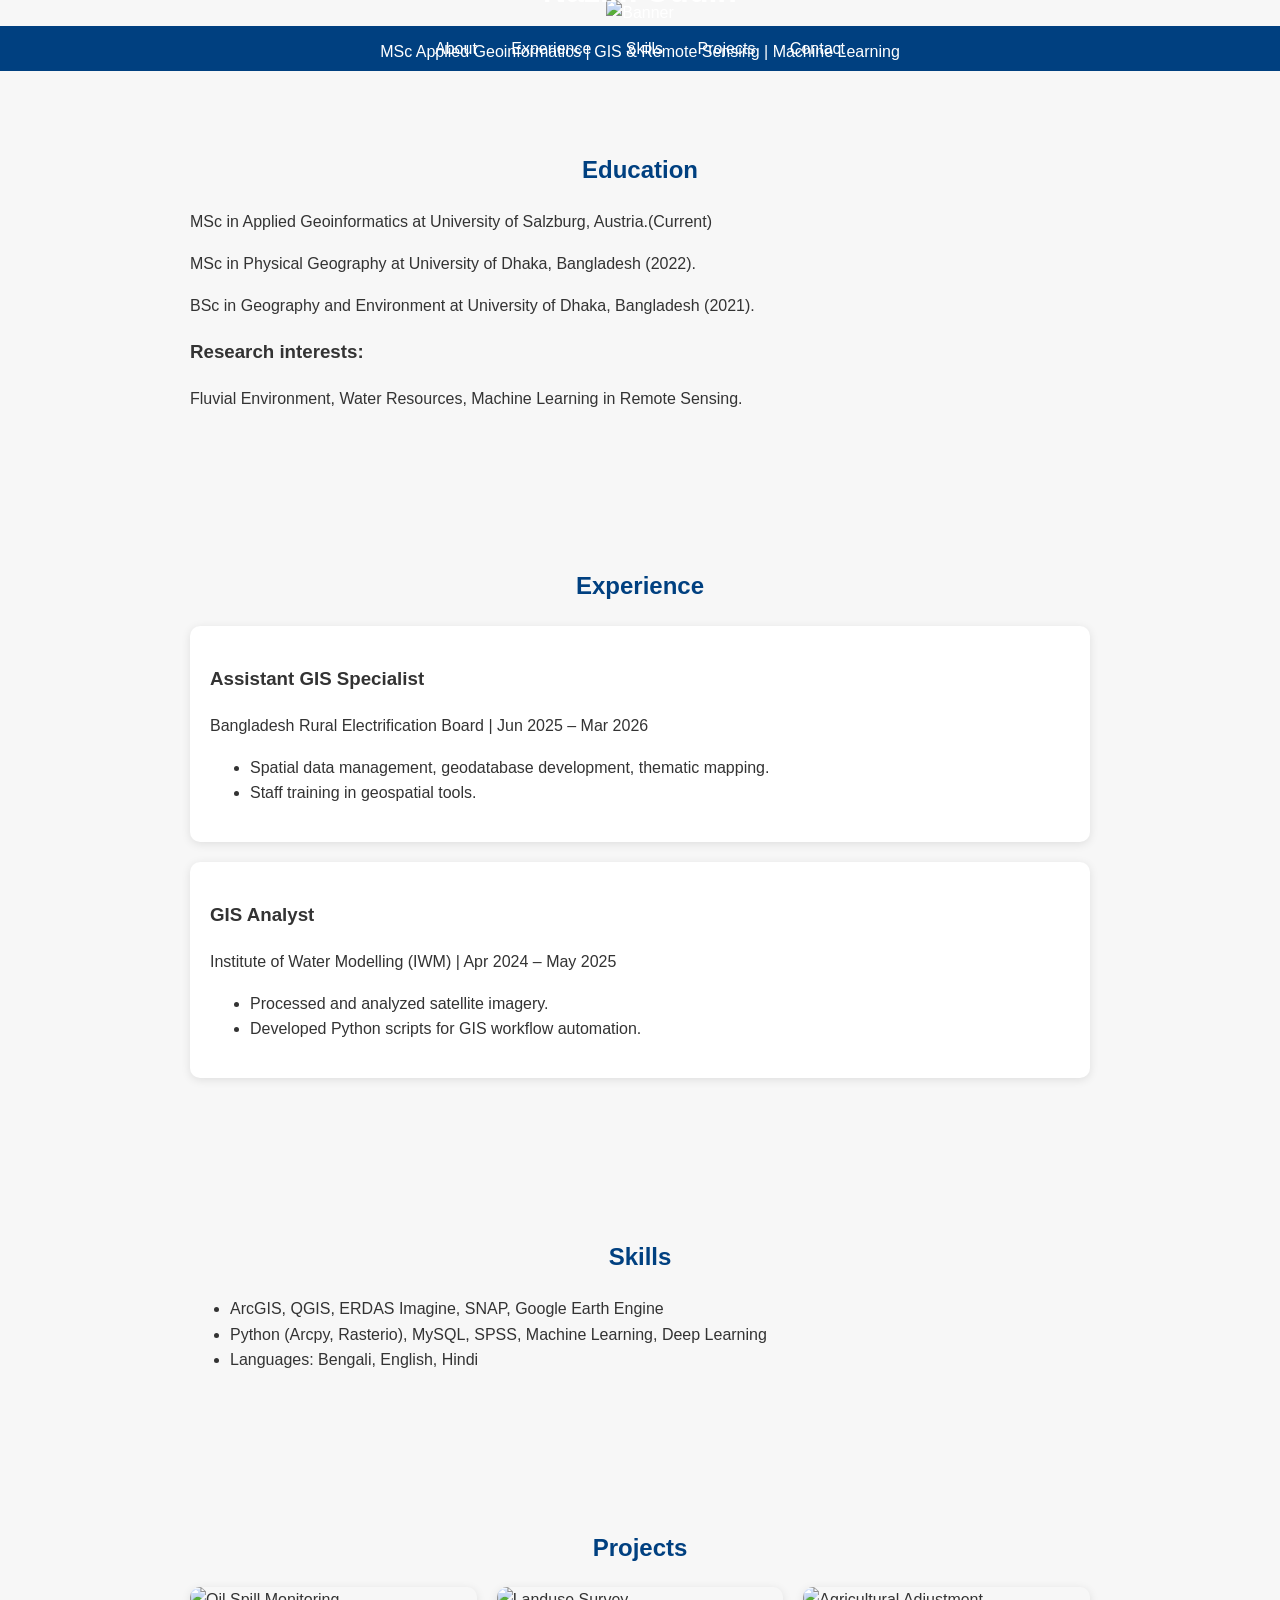
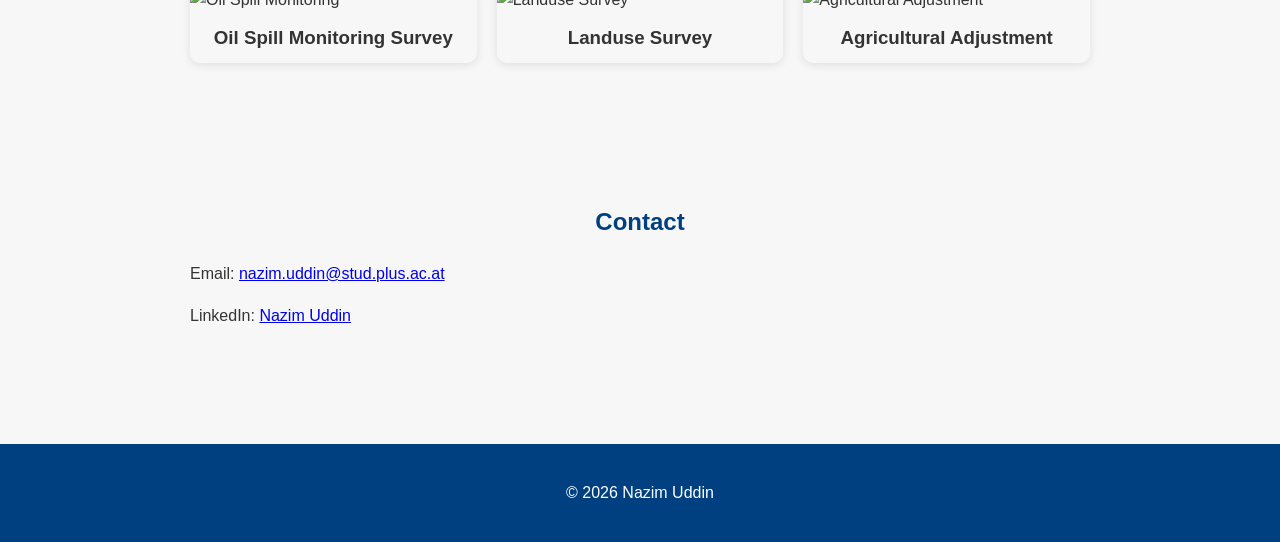
==== index.html @ 28887eac "Rename Nazim Uddin.html to index.html" ====
<!DOCTYPE html>
<html lang="en">
<head>
  <meta charset="UTF-8">
  <meta name="viewport" content="width=device-width, initial-scale=1.0">
  <title>Nazim Uddin Portfolio</title>
  <link rel="stylesheet" href="style.css">
</head>
<body>

  <header class="hero">
    <img src="images/banner.jpg" alt="Banner">
    <div class="hero-text">
      <h1>Nazim Uddin</h1>
      <p>MSc Applied Geoinformatics | GIS & Remote Sensing | Machine Learning</p>
    </div>
  </header>

  <nav class="main-nav">
    <a href="#about">About</a>
    <a href="#experience">Experience</a>
    <a href="#skills">Skills</a>
    <a href="#projects">Projects</a>
    <a href="#contact">Contact</a>
  </nav>

  <section id="about">
    <h2>Education</h2>
    <p>MSc in Applied Geoinformatics at University of Salzburg, Austria.(Current) </p>
<p>MSc in Physical Geography at University of Dhaka, Bangladesh (2022).</p>
<p>BSc in Geography and Environment at University of Dhaka, Bangladesh (2021).</p>
<p><h3>Research interests:</h3> Fluvial Environment, Water Resources, Machine Learning in Remote Sensing.</p>
  </section>

  <section id="experience">
    <h2>Experience</h2>
    <div class="card">
      <h3>Assistant GIS Specialist</h3>
      <p>Bangladesh Rural Electrification Board | Jun 2025 – Mar 2026</p>
      <ul>
        <li>Spatial data management, geodatabase development, thematic mapping.</li>
        <li>Staff training in geospatial tools.</li>
      </ul>
    </div>
    <div class="card">
      <h3>GIS Analyst</h3>
      <p>Institute of Water Modelling (IWM) | Apr 2024 – May 2025</p>
      <ul>
        <li>Processed and analyzed satellite imagery.</li>
        <li>Developed Python scripts for GIS workflow automation.</li>
      </ul>
    </div>
  </section>

  <section id="skills">
    <h2>Skills</h2>
    <ul>
      <li>ArcGIS, QGIS, ERDAS Imagine, SNAP, Google Earth Engine</li>
      <li>Python (Arcpy, Rasterio), MySQL, SPSS, Machine Learning, Deep Learning</li>
      <li>Languages: Bengali, English, Hindi</li>
    </ul>
  </section>

  <section id="projects">
    <h2>Projects</h2>
    <div class="projects-grid">
      <a href="projects/oil_spill_monitoring.html" class="project-card">
        <img src="images/project1.jpg" alt="Oil Spill Monitoring">
        <h3>Oil Spill Monitoring Survey</h3>
      </a>
      <a href="projects/landuse_survey.html" class="project-card">
        <img src="images/project2.jpg" alt="Landuse Survey">
        <h3>Landuse Survey</h3>
      </a>
      <a href="projects/agricultural_adjustment.html" class="project-card">
        <img src="images/project3.jpg" alt="Agricultural Adjustment">
        <h3>Agricultural Adjustment</h3>
      </a>
    </div>
  </section>

  <section id="contact">
    <h2>Contact</h2>
    <p>Email: <a href="mailto:nazim.uddin@stud.plus.ac.at">nazim.uddin@stud.plus.ac.at</a></p>
    <p>LinkedIn: <a href="https://www.linkedin.com/in/nazim--uddin">Nazim Uddin</a></p>
  </section>

  <footer>
    <p>© 2026 Nazim Uddin </p>
  </footer>

</body>
</html>
---- style.css ----
body { font-family: Arial, sans-serif; margin:0; padding:0; line-height:1.6; background:#f7f7f7; color:#333; }
header.hero { position: relative; text-align:center; color:#fff; }
header.hero img { width:100%; height:60vh; object-fit:cover; }
header.hero .hero-text { position:absolute; top:50%; left:50%; transform:translate(-50%, -50%); }
.main-nav { text-align:center; background:#004080; padding:10px 0; }
.main-nav a { color:#fff; margin:0 15px; text-decoration:none; }
.main-nav a:hover { text-decoration:underline; }
section { padding:60px 20px; max-width:900px; margin:auto; }
h2 { color:#004080; margin-bottom:20px; text-align:center; }
.card { background:#fff; padding:20px; margin:20px 0; border-radius:10px; box-shadow:0 2px 10px rgba(0,0,0,0.1); }
.projects-grid { display:grid; grid-template-columns: repeat(auto-fit,minmax(250px,1fr)); gap:20px; }
.project-card { display:block; text-decoration:none; color:#333; border-radius:10px; overflow:hidden; box-shadow:0 2px 10px rgba(0,0,0,0.1); }
.project-card img { width:100%; }
.project-card h3 { text-align:center; margin:10px 0; }
footer { text-align:center; background:#004080; color:#fff; padding:20px 0; margin-top:40px; }
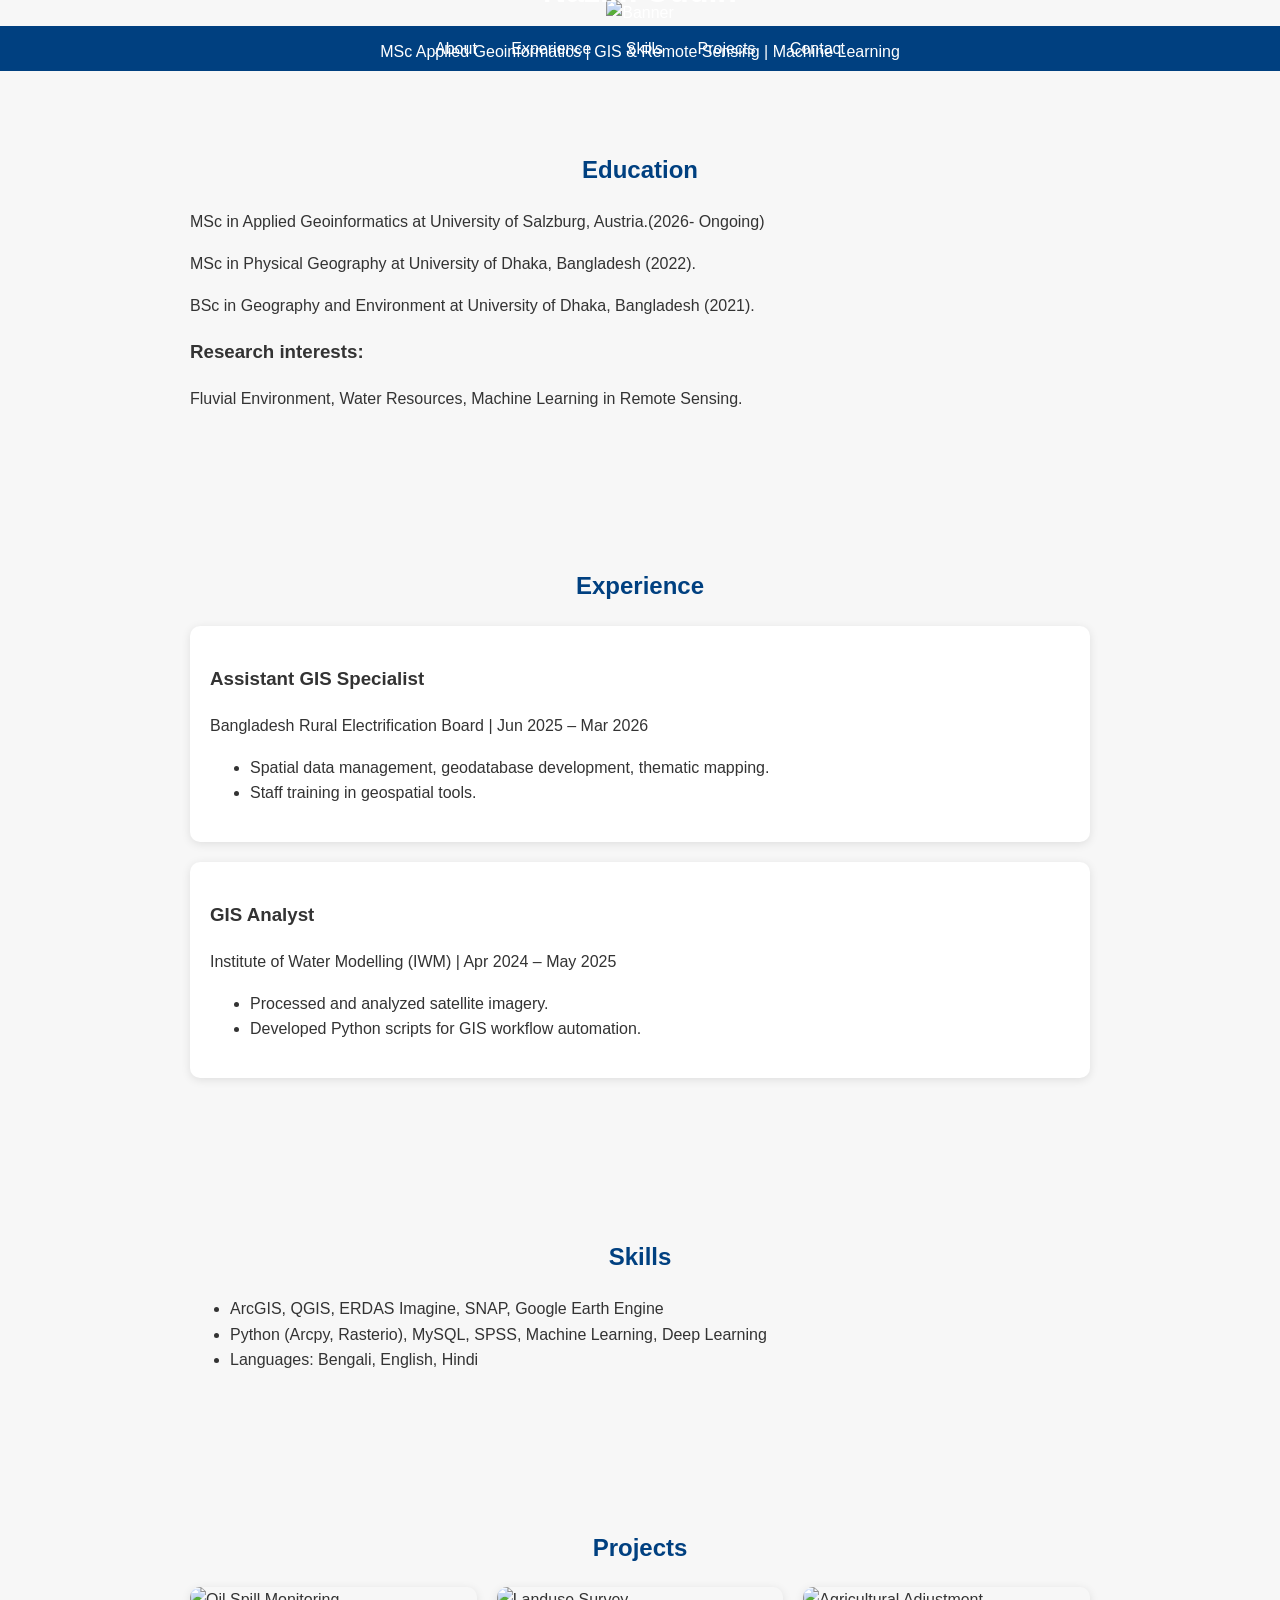
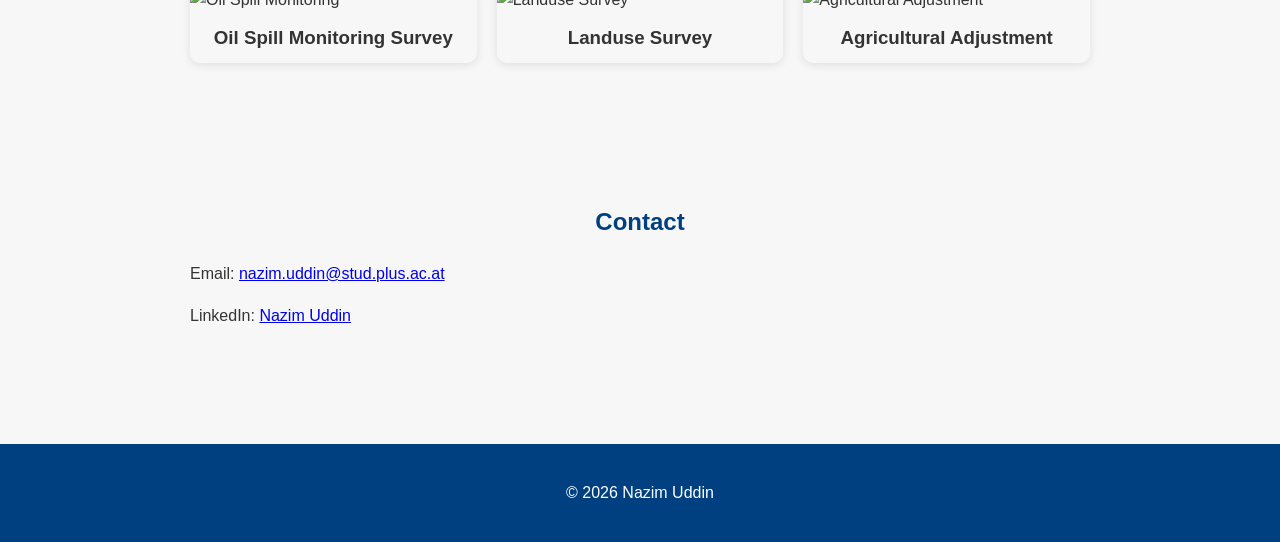
==== commit 0d12ee27: "index.html" ====
--- a/index.html
+++ b/index.html
@@ -26,7 +26,7 @@
 
   <section id="about">
     <h2>Education</h2>
-    <p>MSc in Applied Geoinformatics at University of Salzburg, Austria.(Current) </p>
+    <p>MSc in Applied Geoinformatics at University of Salzburg, Austria.(2026- Ongoing) </p>
 <p>MSc in Physical Geography at University of Dhaka, Bangladesh (2022).</p>
 <p>BSc in Geography and Environment at University of Dhaka, Bangladesh (2021).</p>
 <p><h3>Research interests:</h3> Fluvial Environment, Water Resources, Machine Learning in Remote Sensing.</p>
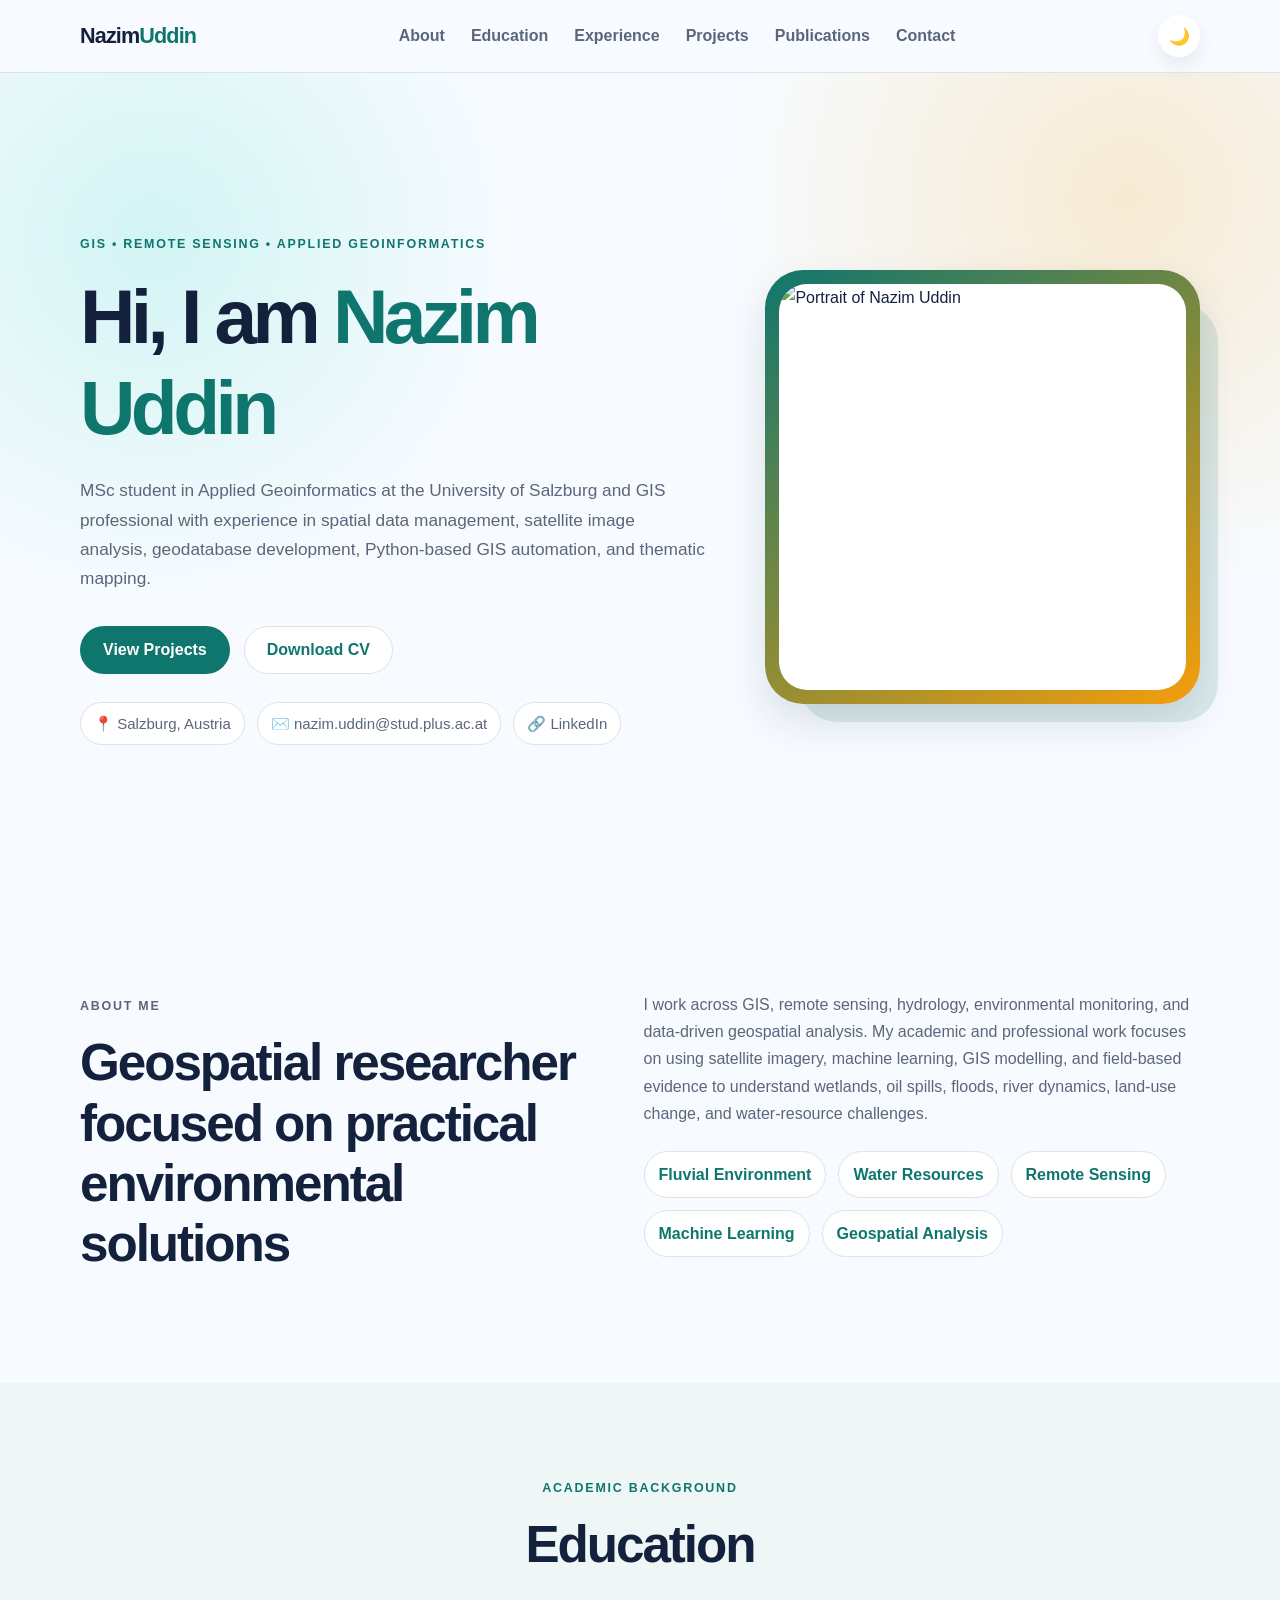
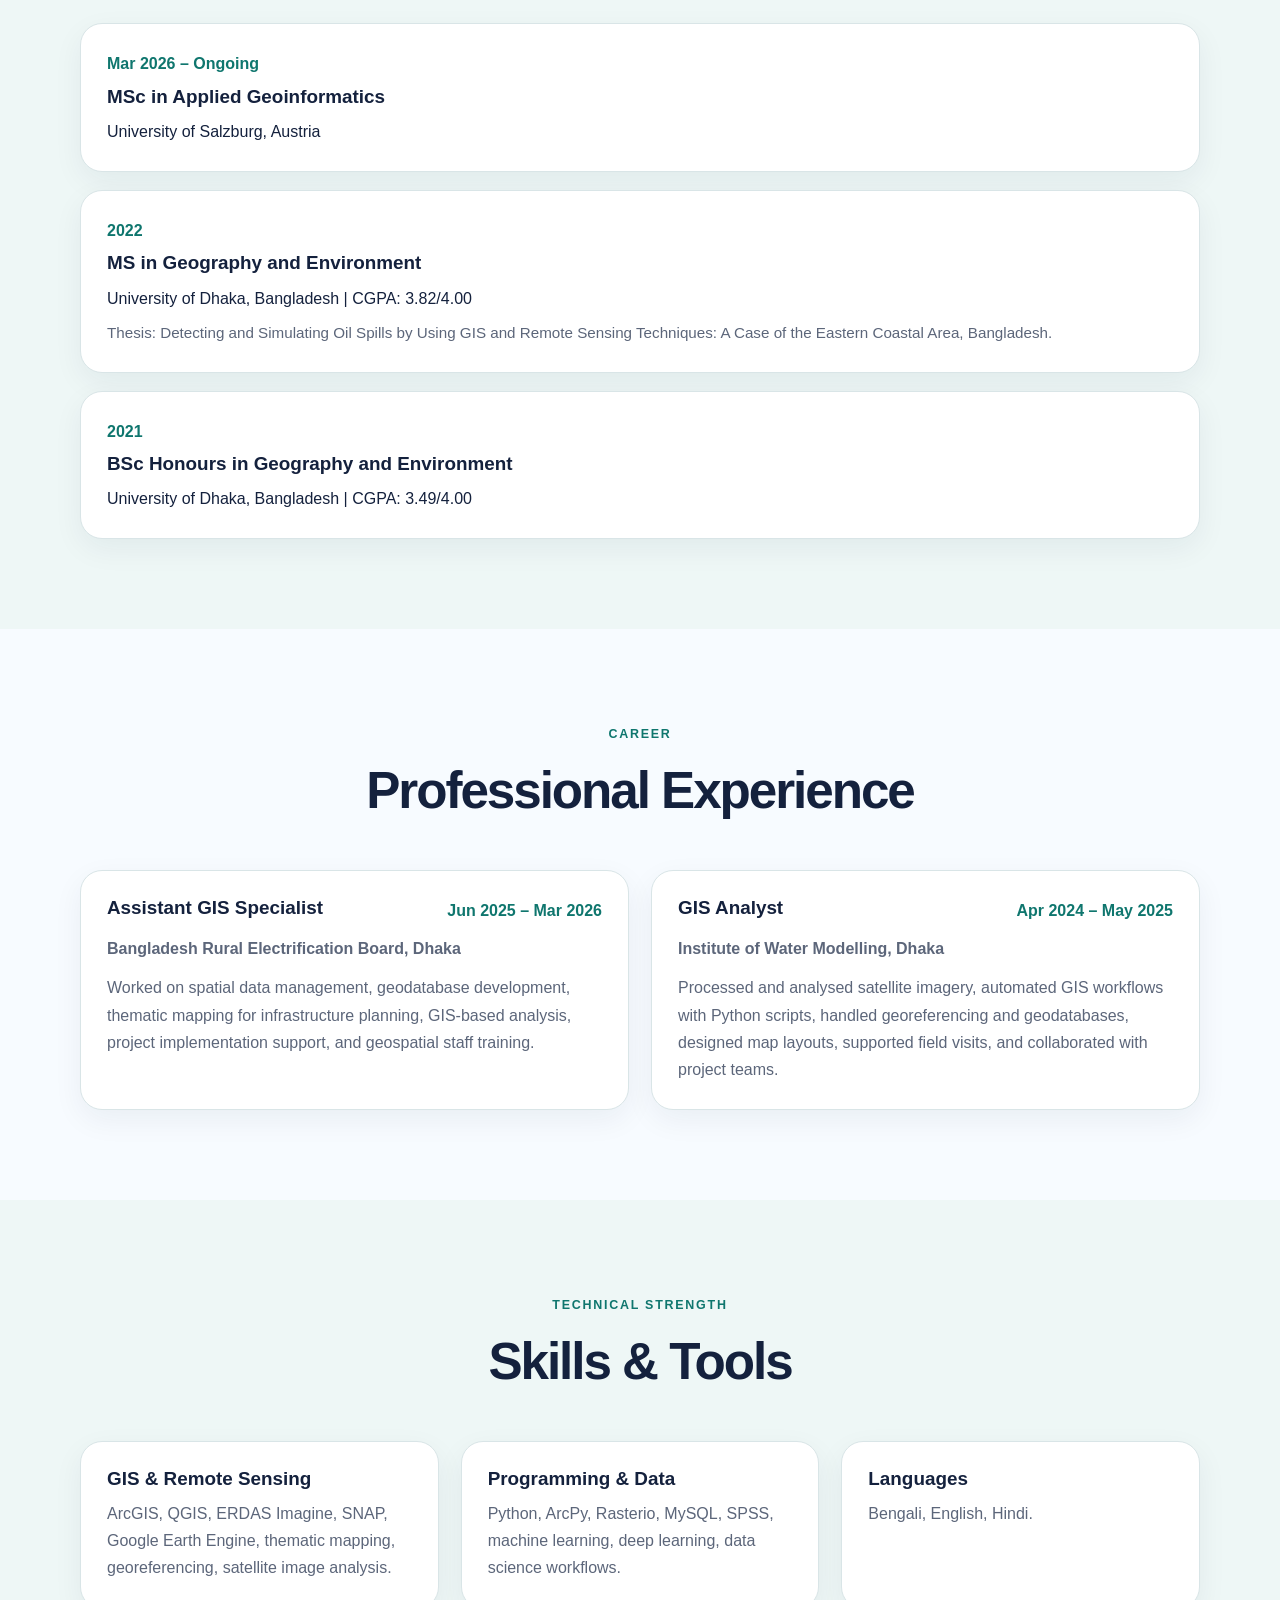
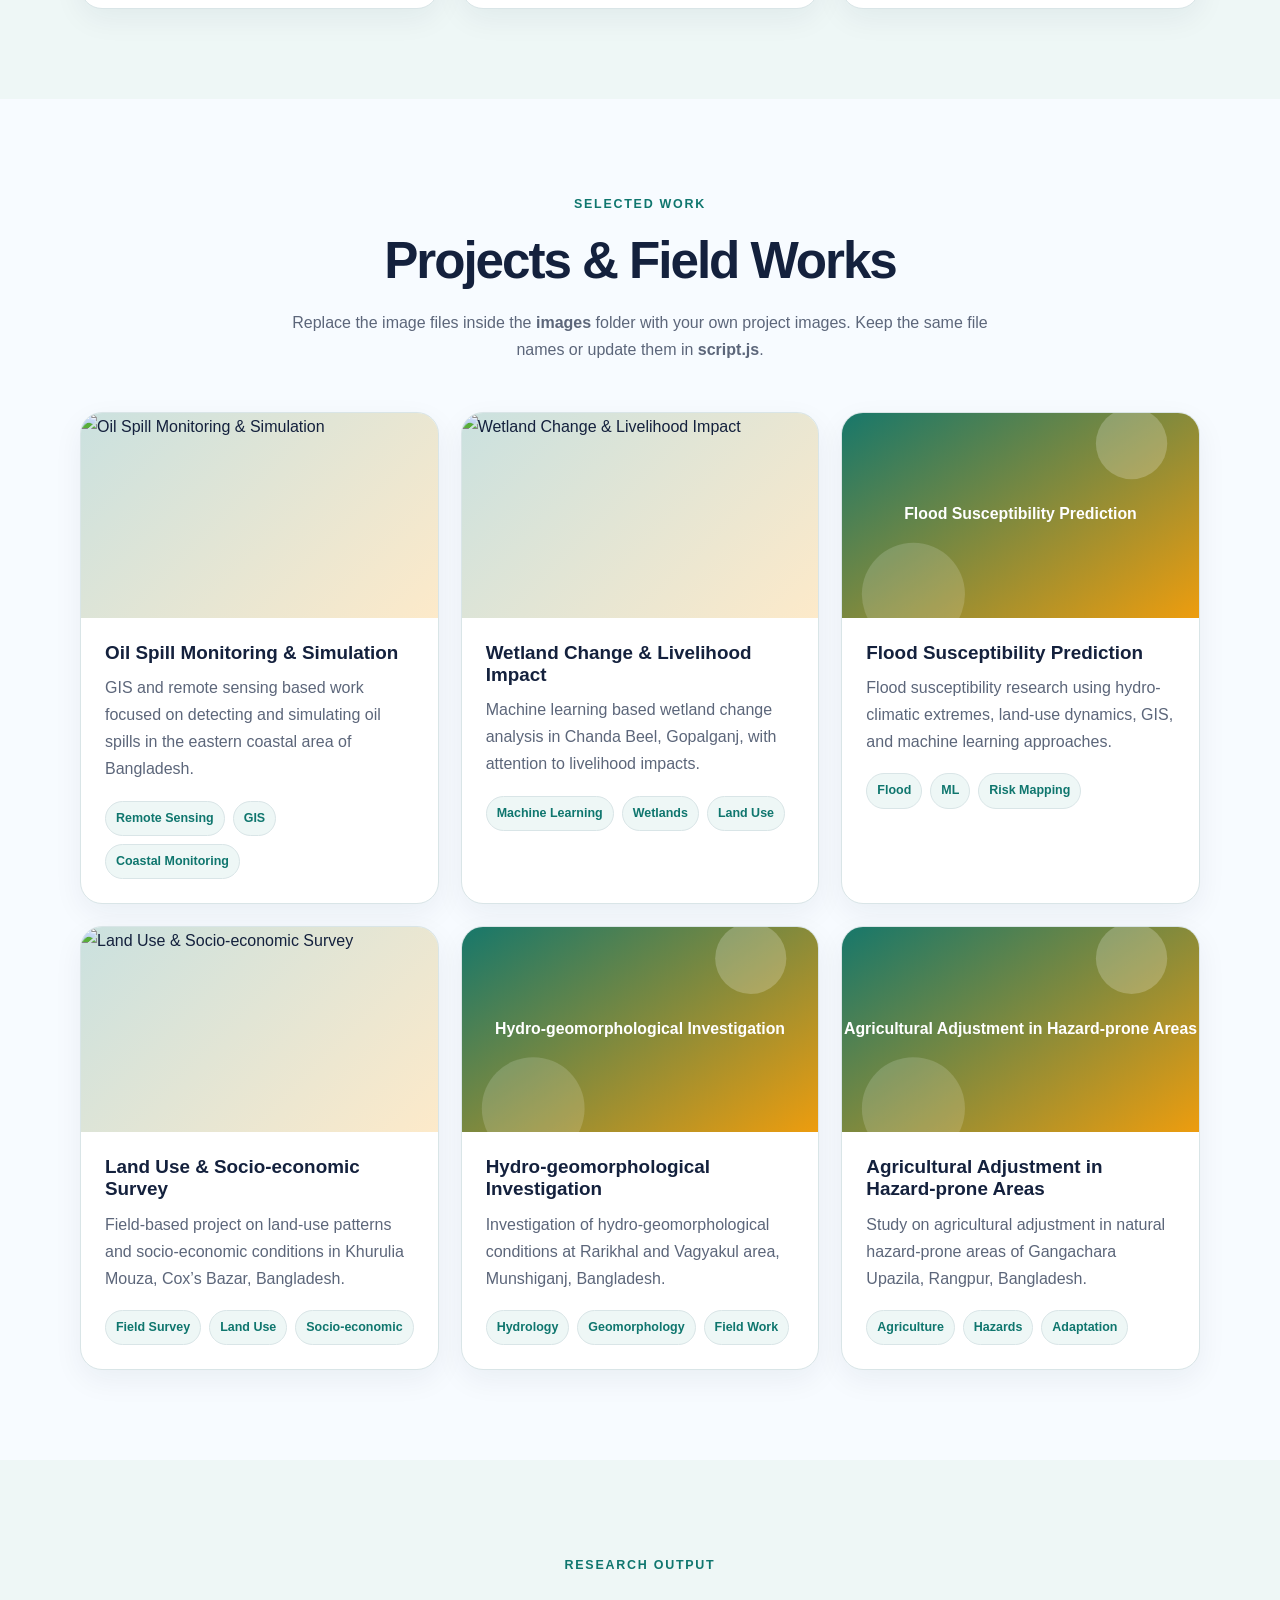
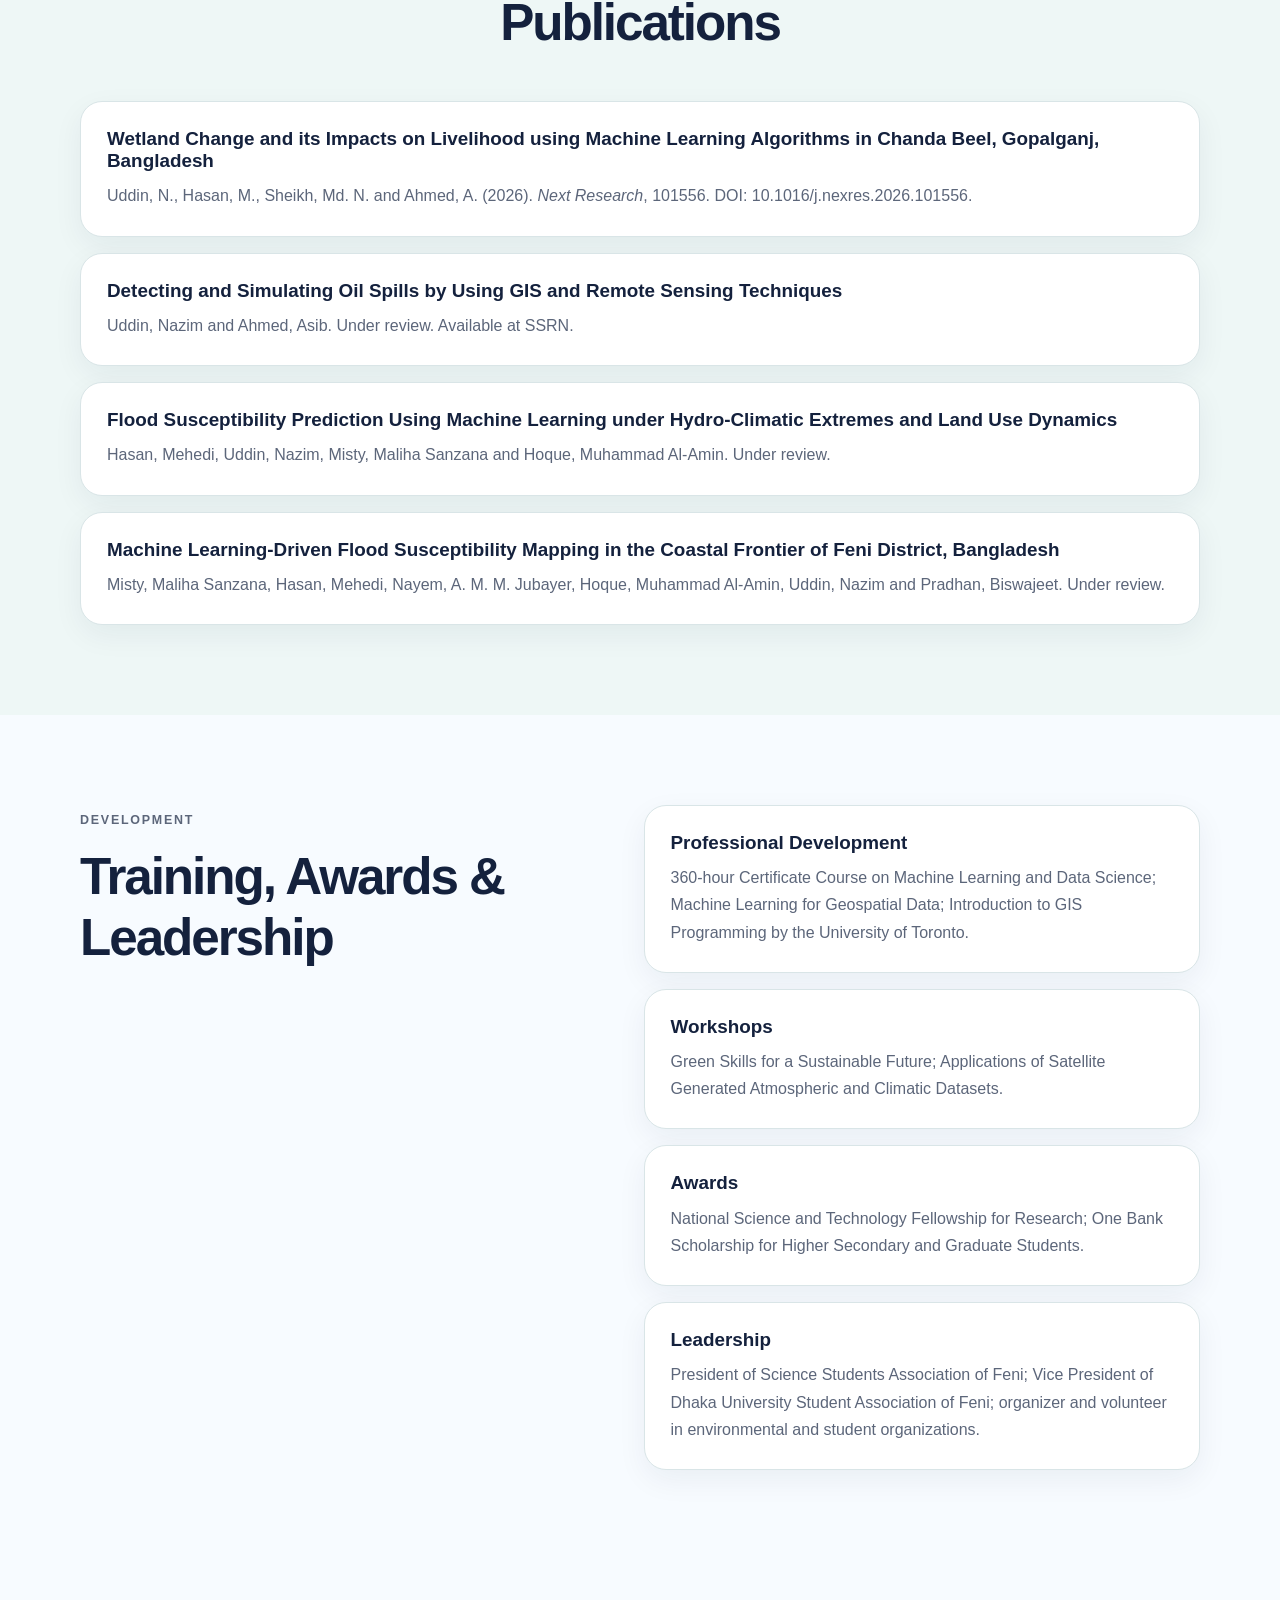
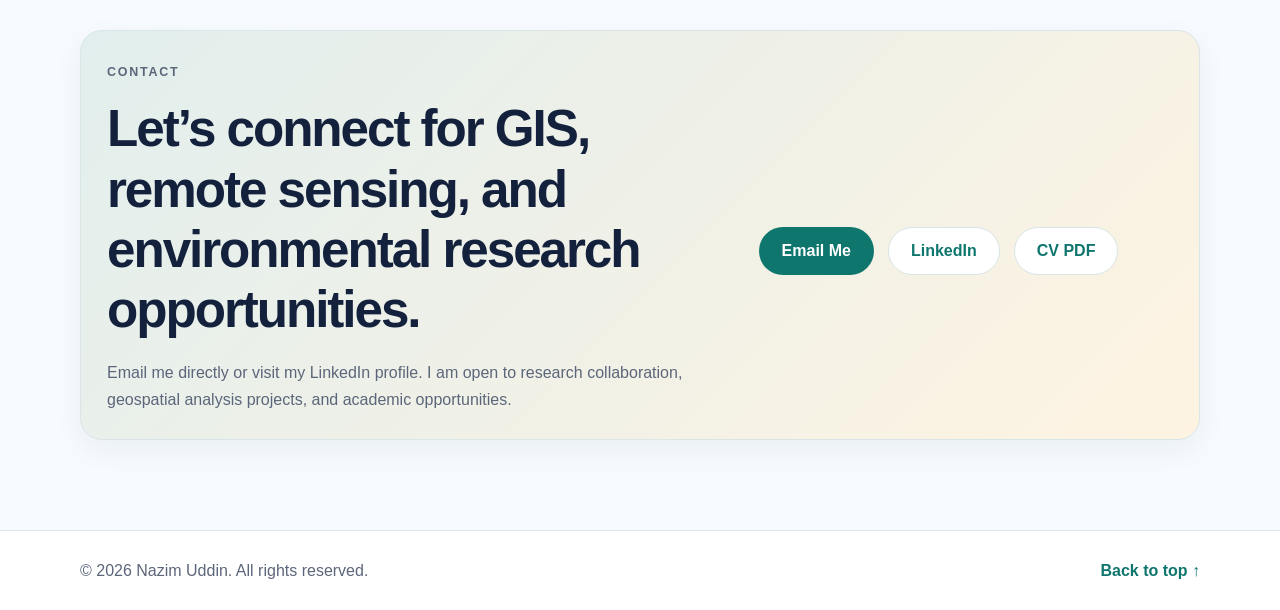
==== commit ccadbb7b: "Add files via upload" ====
--- a/index.html
+++ b/index.html
@@ -1,93 +1,246 @@
-<!DOCTYPE html>
-<html lang="en">
-<head>
-  <meta charset="UTF-8">
-  <meta name="viewport" content="width=device-width, initial-scale=1.0">
-  <title>Nazim Uddin Portfolio</title>
-  <link rel="stylesheet" href="style.css">
-</head>
-<body>
-
-  <header class="hero">
-    <img src="images/banner.jpg" alt="Banner">
-    <div class="hero-text">
-      <h1>Nazim Uddin</h1>
-      <p>MSc Applied Geoinformatics | GIS & Remote Sensing | Machine Learning</p>
-    </div>
-  </header>
-
-  <nav class="main-nav">
-    <a href="#about">About</a>
-    <a href="#experience">Experience</a>
-    <a href="#skills">Skills</a>
-    <a href="#projects">Projects</a>
-    <a href="#contact">Contact</a>
-  </nav>
-
-  <section id="about">
-    <h2>Education</h2>
-    <p>MSc in Applied Geoinformatics at University of Salzburg, Austria.(2026- Ongoing) </p>
-<p>MSc in Physical Geography at University of Dhaka, Bangladesh (2022).</p>
-<p>BSc in Geography and Environment at University of Dhaka, Bangladesh (2021).</p>
-<p><h3>Research interests:</h3> Fluvial Environment, Water Resources, Machine Learning in Remote Sensing.</p>
-  </section>
-
-  <section id="experience">
-    <h2>Experience</h2>
-    <div class="card">
-      <h3>Assistant GIS Specialist</h3>
-      <p>Bangladesh Rural Electrification Board | Jun 2025 – Mar 2026</p>
-      <ul>
-        <li>Spatial data management, geodatabase development, thematic mapping.</li>
-        <li>Staff training in geospatial tools.</li>
-      </ul>
-    </div>
-    <div class="card">
-      <h3>GIS Analyst</h3>
-      <p>Institute of Water Modelling (IWM) | Apr 2024 – May 2025</p>
-      <ul>
-        <li>Processed and analyzed satellite imagery.</li>
-        <li>Developed Python scripts for GIS workflow automation.</li>
-      </ul>
-    </div>
-  </section>
-
-  <section id="skills">
-    <h2>Skills</h2>
-    <ul>
-      <li>ArcGIS, QGIS, ERDAS Imagine, SNAP, Google Earth Engine</li>
-      <li>Python (Arcpy, Rasterio), MySQL, SPSS, Machine Learning, Deep Learning</li>
-      <li>Languages: Bengali, English, Hindi</li>
-    </ul>
-  </section>
-
-  <section id="projects">
-    <h2>Projects</h2>
-    <div class="projects-grid">
-      <a href="projects/oil_spill_monitoring.html" class="project-card">
-        <img src="images/project1.jpg" alt="Oil Spill Monitoring">
-        <h3>Oil Spill Monitoring Survey</h3>
-      </a>
-      <a href="projects/landuse_survey.html" class="project-card">
-        <img src="images/project2.jpg" alt="Landuse Survey">
-        <h3>Landuse Survey</h3>
-      </a>
-      <a href="projects/agricultural_adjustment.html" class="project-card">
-        <img src="images/project3.jpg" alt="Agricultural Adjustment">
-        <h3>Agricultural Adjustment</h3>
-      </a>
-    </div>
-  </section>
-
-  <section id="contact">
-    <h2>Contact</h2>
-    <p>Email: <a href="mailto:nazim.uddin@stud.plus.ac.at">nazim.uddin@stud.plus.ac.at</a></p>
-    <p>LinkedIn: <a href="https://www.linkedin.com/in/nazim--uddin">Nazim Uddin</a></p>
-  </section>
-
-  <footer>
-    <p>© 2026 Nazim Uddin </p>
-  </footer>
-
-</body>
-</html>
+<!DOCTYPE html>
+<html lang="en">
+<head>
+  <meta charset="UTF-8" />
+  <meta name="viewport" content="width=device-width, initial-scale=1.0" />
+  <meta name="description" content="Nazim Uddin - GIS Analyst, Applied Geoinformatics MSc student, researcher in remote sensing, GIS, water resources, and machine learning." />
+  <meta name="keywords" content="Nazim Uddin, GIS Analyst, Remote Sensing, Geoinformatics, Machine Learning, Google Earth Engine, ArcGIS, QGIS" />
+  <meta name="author" content="Nazim Uddin" />
+  <title>Nazim Uddin | GIS & Remote Sensing Portfolio</title>
+  <link rel="stylesheet" href="style.css" />
+</head>
+<body>
+  <header class="site-header" id="top">
+    <nav class="navbar" aria-label="Main navigation">
+      <a class="logo" href="#top">Nazim<span>Uddin</span></a>
+      <button class="nav-toggle" id="navToggle" aria-label="Open navigation" aria-expanded="false">
+        <span></span><span></span><span></span>
+      </button>
+      <ul class="nav-links" id="navLinks">
+        <li><a href="#about">About</a></li>
+        <li><a href="#education">Education</a></li>
+        <li><a href="#experience">Experience</a></li>
+        <li><a href="#projects">Projects</a></li>
+        <li><a href="#publications">Publications</a></li>
+        <li><a href="#contact">Contact</a></li>
+      </ul>
+      <button class="theme-toggle" id="themeToggle" aria-label="Toggle dark mode">🌙</button>
+    </nav>
+  </header>
+
+  <main>
+    <section class="hero section-padding">
+      <div class="container hero-grid">
+        <div class="hero-content reveal">
+          <p class="eyebrow">GIS • Remote Sensing • Applied Geoinformatics</p>
+          <h1>Hi, I am <span>Nazim Uddin</span></h1>
+          <p class="hero-text">
+            MSc student in Applied Geoinformatics at the University of Salzburg and GIS professional with experience in spatial data management, satellite image analysis, geodatabase development, Python-based GIS automation, and thematic mapping.
+          </p>
+          <div class="hero-actions">
+            <a class="btn primary" href="#projects">View Projects</a>
+            <a class="btn secondary" href="assets/Nazim_Uddin_CV.pdf" target="_blank" rel="noopener">Download CV</a>
+          </div>
+          <div class="quick-info" aria-label="Quick contact information">
+            <span>📍 Salzburg, Austria</span>
+            <a href="mailto:nazim.uddin@stud.plus.ac.at">✉️ nazim.uddin@stud.plus.ac.at</a>
+            <a href="https://www.linkedin.com/in/nazim--uddin" target="_blank" rel="noopener">🔗 LinkedIn</a>
+          </div>
+        </div>
+        <div class="hero-photo reveal">
+          <div class="photo-card">
+            <img src="images/profile.jpg" alt="Portrait of Nazim Uddin" />
+          </div>
+        </div>
+      </div>
+    </section>
+
+    <section id="about" class="section-padding">
+      <div class="container two-column">
+        <div class="section-title reveal">
+          <p class="eyebrow">About Me</p>
+          <h2>Geospatial researcher focused on practical environmental solutions</h2>
+        </div>
+        <div class="reveal">
+          <p>
+            I work across GIS, remote sensing, hydrology, environmental monitoring, and data-driven geospatial analysis. My academic and professional work focuses on using satellite imagery, machine learning, GIS modelling, and field-based evidence to understand wetlands, oil spills, floods, river dynamics, land-use change, and water-resource challenges.
+          </p>
+          <div class="interest-tags">
+            <span>Fluvial Environment</span>
+            <span>Water Resources</span>
+            <span>Remote Sensing</span>
+            <span>Machine Learning</span>
+            <span>Geospatial Analysis</span>
+          </div>
+        </div>
+      </div>
+    </section>
+
+    <section id="education" class="section-padding alt-bg">
+      <div class="container">
+        <div class="section-title centered reveal">
+          <p class="eyebrow">Academic Background</p>
+          <h2>Education</h2>
+        </div>
+        <div class="timeline reveal">
+          <article class="timeline-item">
+            <span class="timeline-date">Mar 2026 – Ongoing</span>
+            <h3>MSc in Applied Geoinformatics</h3>
+            <p>University of Salzburg, Austria</p>
+          </article>
+          <article class="timeline-item">
+            <span class="timeline-date">2022</span>
+            <h3>MS in Geography and Environment</h3>
+            <p>University of Dhaka, Bangladesh | CGPA: 3.82/4.00</p>
+            <p class="small">Thesis: Detecting and Simulating Oil Spills by Using GIS and Remote Sensing Techniques: A Case of the Eastern Coastal Area, Bangladesh.</p>
+          </article>
+          <article class="timeline-item">
+            <span class="timeline-date">2021</span>
+            <h3>BSc Honours in Geography and Environment</h3>
+            <p>University of Dhaka, Bangladesh | CGPA: 3.49/4.00</p>
+          </article>
+        </div>
+      </div>
+    </section>
+
+    <section id="experience" class="section-padding">
+      <div class="container">
+        <div class="section-title centered reveal">
+          <p class="eyebrow">Career</p>
+          <h2>Professional Experience</h2>
+        </div>
+        <div class="cards two-cards reveal">
+          <article class="card">
+            <div class="card-top">
+              <h3>Assistant GIS Specialist</h3>
+              <span>Jun 2025 – Mar 2026</span>
+            </div>
+            <p class="company">Bangladesh Rural Electrification Board, Dhaka</p>
+            <p>Worked on spatial data management, geodatabase development, thematic mapping for infrastructure planning, GIS-based analysis, project implementation support, and geospatial staff training.</p>
+          </article>
+          <article class="card">
+            <div class="card-top">
+              <h3>GIS Analyst</h3>
+              <span>Apr 2024 – May 2025</span>
+            </div>
+            <p class="company">Institute of Water Modelling, Dhaka</p>
+            <p>Processed and analysed satellite imagery, automated GIS workflows with Python scripts, handled georeferencing and geodatabases, designed map layouts, supported field visits, and collaborated with project teams.</p>
+          </article>
+        </div>
+      </div>
+    </section>
+
+    <section id="skills" class="section-padding alt-bg">
+      <div class="container">
+        <div class="section-title centered reveal">
+          <p class="eyebrow">Technical Strength</p>
+          <h2>Skills & Tools</h2>
+        </div>
+        <div class="skill-grid reveal">
+          <div class="skill-box">
+            <h3>GIS & Remote Sensing</h3>
+            <p>ArcGIS, QGIS, ERDAS Imagine, SNAP, Google Earth Engine, thematic mapping, georeferencing, satellite image analysis.</p>
+          </div>
+          <div class="skill-box">
+            <h3>Programming & Data</h3>
+            <p>Python, ArcPy, Rasterio, MySQL, SPSS, machine learning, deep learning, data science workflows.</p>
+          </div>
+          <div class="skill-box">
+            <h3>Languages</h3>
+            <p>Bengali, English, Hindi.</p>
+          </div>
+        </div>
+      </div>
+    </section>
+
+    <section id="projects" class="section-padding">
+      <div class="container">
+        <div class="section-title centered reveal">
+          <p class="eyebrow">Selected Work</p>
+          <h2>Projects & Field Works</h2>
+          <p class="section-note">Replace the image files inside the <strong>images</strong> folder with your own project images. Keep the same file names or update them in <strong>script.js</strong>.</p>
+        </div>
+        <div class="project-grid reveal" id="projectGrid"></div>
+      </div>
+    </section>
+
+    <section id="publications" class="section-padding alt-bg">
+      <div class="container">
+        <div class="section-title centered reveal">
+          <p class="eyebrow">Research Output</p>
+          <h2>Publications</h2>
+        </div>
+        <div class="publication-list reveal">
+          <article>
+            <h3>Wetland Change and its Impacts on Livelihood using Machine Learning Algorithms in Chanda Beel, Gopalganj, Bangladesh</h3>
+            <p>Uddin, N., Hasan, M., Sheikh, Md. N. and Ahmed, A. (2026). <em>Next Research</em>, 101556. DOI: 10.1016/j.nexres.2026.101556.</p>
+          </article>
+          <article>
+            <h3>Detecting and Simulating Oil Spills by Using GIS and Remote Sensing Techniques</h3>
+            <p>Uddin, Nazim and Ahmed, Asib. Under review. Available at SSRN.</p>
+          </article>
+          <article>
+            <h3>Flood Susceptibility Prediction Using Machine Learning under Hydro-Climatic Extremes and Land Use Dynamics</h3>
+            <p>Hasan, Mehedi, Uddin, Nazim, Misty, Maliha Sanzana and Hoque, Muhammad Al-Amin. Under review.</p>
+          </article>
+          <article>
+            <h3>Machine Learning-Driven Flood Susceptibility Mapping in the Coastal Frontier of Feni District, Bangladesh</h3>
+            <p>Misty, Maliha Sanzana, Hasan, Mehedi, Nayem, A. M. M. Jubayer, Hoque, Muhammad Al-Amin, Uddin, Nazim and Pradhan, Biswajeet. Under review.</p>
+          </article>
+        </div>
+      </div>
+    </section>
+
+    <section id="training" class="section-padding">
+      <div class="container two-column">
+        <div class="section-title reveal">
+          <p class="eyebrow">Development</p>
+          <h2>Training, Awards & Leadership</h2>
+        </div>
+        <div class="stacked-list reveal">
+          <article>
+            <h3>Professional Development</h3>
+            <p>360-hour Certificate Course on Machine Learning and Data Science; Machine Learning for Geospatial Data; Introduction to GIS Programming by the University of Toronto.</p>
+          </article>
+          <article>
+            <h3>Workshops</h3>
+            <p>Green Skills for a Sustainable Future; Applications of Satellite Generated Atmospheric and Climatic Datasets.</p>
+          </article>
+          <article>
+            <h3>Awards</h3>
+            <p>National Science and Technology Fellowship for Research; One Bank Scholarship for Higher Secondary and Graduate Students.</p>
+          </article>
+          <article>
+            <h3>Leadership</h3>
+            <p>President of Science Students Association of Feni; Vice President of Dhaka University Student Association of Feni; organizer and volunteer in environmental and student organizations.</p>
+          </article>
+        </div>
+      </div>
+    </section>
+
+    <section id="contact" class="section-padding contact-section">
+      <div class="container contact-card reveal">
+        <div>
+          <p class="eyebrow">Contact</p>
+          <h2>Let’s connect for GIS, remote sensing, and environmental research opportunities.</h2>
+          <p>Email me directly or visit my LinkedIn profile. I am open to research collaboration, geospatial analysis projects, and academic opportunities.</p>
+        </div>
+        <div class="contact-actions">
+          <a class="btn primary" href="mailto:nazim.uddin@stud.plus.ac.at">Email Me</a>
+          <a class="btn secondary" href="https://www.linkedin.com/in/nazim--uddin" target="_blank" rel="noopener">LinkedIn</a>
+          <a class="btn secondary" href="assets/Nazim_Uddin_CV.pdf" target="_blank" rel="noopener">CV PDF</a>
+        </div>
+      </div>
+    </section>
+  </main>
+
+  <footer class="site-footer">
+    <div class="container footer-content">
+      <p>© <span id="year"></span> Nazim Uddin. All rights reserved.</p>
+      <a href="#top">Back to top ↑</a>
+    </div>
+  </footer>
+
+  <script src="script.js"></script>
+</body>
+</html>
--- a/style.css
+++ b/style.css
@@ -1,15 +1,596 @@
-body { font-family: Arial, sans-serif; margin:0; padding:0; line-height:1.6; background:#f7f7f7; color:#333; }
-header.hero { position: relative; text-align:center; color:#fff; }
-header.hero img { width:100%; height:60vh; object-fit:cover; }
-header.hero .hero-text { position:absolute; top:50%; left:50%; transform:translate(-50%, -50%); }
-.main-nav { text-align:center; background:#004080; padding:10px 0; }
-.main-nav a { color:#fff; margin:0 15px; text-decoration:none; }
-.main-nav a:hover { text-decoration:underline; }
-section { padding:60px 20px; max-width:900px; margin:auto; }
-h2 { color:#004080; margin-bottom:20px; text-align:center; }
-.card { background:#fff; padding:20px; margin:20px 0; border-radius:10px; box-shadow:0 2px 10px rgba(0,0,0,0.1); }
-.projects-grid { display:grid; grid-template-columns: repeat(auto-fit,minmax(250px,1fr)); gap:20px; }
-.project-card { display:block; text-decoration:none; color:#333; border-radius:10px; overflow:hidden; box-shadow:0 2px 10px rgba(0,0,0,0.1); }
-.project-card img { width:100%; }
-.project-card h3 { text-align:center; margin:10px 0; }
-footer { text-align:center; background:#004080; color:#fff; padding:20px 0; margin-top:40px; }+:root {
+  --bg: #f7fbff;
+  --surface: #ffffff;
+  --surface-soft: #eef7f6;
+  --text: #14213d;
+  --muted: #5c667a;
+  --primary: #0f766e;
+  --primary-dark: #115e59;
+  --accent: #f59e0b;
+  --border: #d9e5e7;
+  --shadow: 0 18px 40px rgba(20, 33, 61, 0.12);
+  --radius: 22px;
+}
+
+[data-theme="dark"] {
+  --bg: #0f172a;
+  --surface: #111827;
+  --surface-soft: #172033;
+  --text: #edf2f7;
+  --muted: #b7c0d8;
+  --primary: #2dd4bf;
+  --primary-dark: #14b8a6;
+  --accent: #fbbf24;
+  --border: #2a3650;
+  --shadow: 0 18px 40px rgba(0, 0, 0, 0.28);
+}
+
+* {
+  box-sizing: border-box;
+  margin: 0;
+  padding: 0;
+}
+
+html {
+  scroll-behavior: smooth;
+}
+
+body {
+  font-family: Arial, Helvetica, sans-serif;
+  background: var(--bg);
+  color: var(--text);
+  line-height: 1.7;
+}
+
+img {
+  max-width: 100%;
+  display: block;
+}
+
+a {
+  color: inherit;
+  text-decoration: none;
+}
+
+.container {
+  width: min(1120px, 92%);
+  margin: 0 auto;
+}
+
+.section-padding {
+  padding: 90px 0;
+}
+
+.alt-bg {
+  background: var(--surface-soft);
+}
+
+.site-header {
+  position: sticky;
+  top: 0;
+  z-index: 100;
+  background: rgba(247, 251, 255, 0.88);
+  backdrop-filter: blur(18px);
+  border-bottom: 1px solid var(--border);
+}
+
+[data-theme="dark"] .site-header {
+  background: rgba(15, 23, 42, 0.88);
+}
+
+.navbar {
+  width: min(1120px, 92%);
+  min-height: 72px;
+  margin: 0 auto;
+  display: flex;
+  align-items: center;
+  justify-content: space-between;
+  gap: 20px;
+}
+
+.logo {
+  font-weight: 800;
+  letter-spacing: -0.04em;
+  font-size: 1.35rem;
+}
+
+.logo span {
+  color: var(--primary);
+}
+
+.nav-links {
+  display: flex;
+  align-items: center;
+  gap: 26px;
+  list-style: none;
+  font-weight: 700;
+  color: var(--muted);
+}
+
+.nav-links a {
+  transition: color 0.25s ease;
+}
+
+.nav-links a:hover,
+.nav-links a.active {
+  color: var(--primary);
+}
+
+.theme-toggle,
+.nav-toggle {
+  border: 0;
+  background: var(--surface);
+  color: var(--text);
+  box-shadow: 0 8px 18px rgba(20, 33, 61, 0.08);
+  cursor: pointer;
+}
+
+.theme-toggle {
+  width: 42px;
+  height: 42px;
+  border-radius: 50%;
+  font-size: 1.05rem;
+}
+
+.nav-toggle {
+  display: none;
+  width: 44px;
+  height: 44px;
+  border-radius: 12px;
+  flex-direction: column;
+  justify-content: center;
+  align-items: center;
+  gap: 5px;
+}
+
+.nav-toggle span {
+  width: 22px;
+  height: 2px;
+  background: var(--text);
+  border-radius: 99px;
+}
+
+.hero {
+  min-height: calc(100vh - 72px);
+  display: flex;
+  align-items: center;
+  background:
+    radial-gradient(circle at 12% 20%, rgba(45, 212, 191, 0.18), transparent 28%),
+    radial-gradient(circle at 88% 15%, rgba(245, 158, 11, 0.18), transparent 30%),
+    var(--bg);
+}
+
+.hero-grid {
+  display: grid;
+  grid-template-columns: 1.18fr 0.82fr;
+  align-items: center;
+  gap: 60px;
+}
+
+.eyebrow {
+  display: inline-flex;
+  align-items: center;
+  gap: 8px;
+  margin-bottom: 16px;
+  font-weight: 800;
+  color: var(--primary);
+  text-transform: uppercase;
+  letter-spacing: 0.14em;
+  font-size: 0.78rem;
+}
+
+h1,
+h2,
+h3 {
+  line-height: 1.18;
+}
+
+h1 {
+  font-size: clamp(2.5rem, 6vw, 5rem);
+  letter-spacing: -0.06em;
+  margin-bottom: 24px;
+}
+
+h1 span,
+h2 span {
+  color: var(--primary);
+}
+
+h2 {
+  font-size: clamp(2rem, 4vw, 3.2rem);
+  letter-spacing: -0.04em;
+  margin-bottom: 18px;
+}
+
+h3 {
+  font-size: 1.18rem;
+  margin-bottom: 10px;
+}
+
+.hero-text {
+  color: var(--muted);
+  font-size: 1.08rem;
+  max-width: 680px;
+}
+
+.hero-actions,
+.contact-actions {
+  display: flex;
+  flex-wrap: wrap;
+  gap: 14px;
+  margin-top: 32px;
+}
+
+.btn {
+  display: inline-flex;
+  align-items: center;
+  justify-content: center;
+  min-height: 48px;
+  padding: 0 22px;
+  border-radius: 999px;
+  font-weight: 800;
+  border: 1px solid transparent;
+  transition: transform 0.25s ease, box-shadow 0.25s ease, background 0.25s ease;
+}
+
+.btn:hover {
+  transform: translateY(-3px);
+  box-shadow: var(--shadow);
+}
+
+.btn.primary {
+  background: var(--primary);
+  color: #ffffff;
+}
+
+.btn.secondary {
+  background: var(--surface);
+  color: var(--primary);
+  border-color: var(--border);
+}
+
+.quick-info {
+  display: flex;
+  flex-wrap: wrap;
+  gap: 12px;
+  margin-top: 28px;
+  color: var(--muted);
+  font-size: 0.94rem;
+}
+
+.quick-info span,
+.quick-info a {
+  background: var(--surface);
+  border: 1px solid var(--border);
+  border-radius: 999px;
+  padding: 8px 13px;
+}
+
+.photo-card {
+  position: relative;
+  padding: 14px;
+  border-radius: 38px;
+  background: linear-gradient(145deg, var(--primary), var(--accent));
+  box-shadow: var(--shadow);
+}
+
+.photo-card::before {
+  content: "";
+  position: absolute;
+  inset: 34px -18px -18px 34px;
+  border-radius: 38px;
+  background: rgba(15, 118, 110, 0.12);
+  z-index: -1;
+}
+
+.photo-card img {
+  width: 100%;
+  aspect-ratio: 1 / 1;
+  object-fit: cover;
+  border-radius: 28px;
+  background: #ffffff;
+}
+
+.two-column {
+  display: grid;
+  grid-template-columns: 0.95fr 1.05fr;
+  gap: 60px;
+  align-items: start;
+}
+
+.two-column p,
+.section-note {
+  color: var(--muted);
+}
+
+.section-title.centered {
+  max-width: 720px;
+  text-align: center;
+  margin: 0 auto 48px;
+}
+
+.interest-tags {
+  display: flex;
+  flex-wrap: wrap;
+  gap: 12px;
+  margin-top: 24px;
+}
+
+.interest-tags span {
+  padding: 9px 14px;
+  border-radius: 999px;
+  background: var(--surface);
+  border: 1px solid var(--border);
+  color: var(--primary);
+  font-weight: 800;
+}
+
+.timeline {
+  display: grid;
+  gap: 18px;
+  position: relative;
+}
+
+.timeline-item,
+.card,
+.skill-box,
+.publication-list article,
+.stacked-list article,
+.contact-card {
+  background: var(--surface);
+  border: 1px solid var(--border);
+  border-radius: var(--radius);
+  padding: 26px;
+  box-shadow: 0 10px 30px rgba(20, 33, 61, 0.06);
+}
+
+.timeline-date {
+  display: inline-block;
+  color: var(--primary);
+  font-weight: 800;
+  margin-bottom: 8px;
+}
+
+.small {
+  color: var(--muted);
+  font-size: 0.95rem;
+  margin-top: 8px;
+}
+
+.cards.two-cards,
+.skill-grid {
+  display: grid;
+  grid-template-columns: repeat(2, 1fr);
+  gap: 22px;
+}
+
+.skill-grid {
+  grid-template-columns: repeat(3, 1fr);
+}
+
+.card-top {
+  display: flex;
+  justify-content: space-between;
+  gap: 18px;
+  align-items: flex-start;
+  margin-bottom: 6px;
+}
+
+.card-top span,
+.company {
+  color: var(--primary);
+  font-weight: 800;
+}
+
+.company {
+  margin-bottom: 12px;
+}
+
+.card p,
+.skill-box p,
+.publication-list p,
+.stacked-list p {
+  color: var(--muted);
+}
+
+.project-grid {
+  display: grid;
+  grid-template-columns: repeat(3, 1fr);
+  gap: 22px;
+}
+
+.project-card {
+  overflow: hidden;
+  background: var(--surface);
+  border: 1px solid var(--border);
+  border-radius: var(--radius);
+  box-shadow: 0 10px 30px rgba(20, 33, 61, 0.06);
+  transition: transform 0.25s ease, box-shadow 0.25s ease;
+}
+
+.project-card:hover {
+  transform: translateY(-6px);
+  box-shadow: var(--shadow);
+}
+
+.project-image {
+  height: 205px;
+  background: linear-gradient(135deg, rgba(15, 118, 110, 0.22), rgba(245, 158, 11, 0.22));
+  overflow: hidden;
+}
+
+.project-image img {
+  width: 100%;
+  height: 100%;
+  object-fit: cover;
+}
+
+.project-body {
+  padding: 24px;
+}
+
+.project-body p {
+  color: var(--muted);
+}
+
+.project-tags {
+  display: flex;
+  flex-wrap: wrap;
+  gap: 8px;
+  margin-top: 18px;
+}
+
+.project-tags span {
+  font-size: 0.78rem;
+  font-weight: 800;
+  color: var(--primary);
+  background: var(--surface-soft);
+  border: 1px solid var(--border);
+  padding: 6px 10px;
+  border-radius: 999px;
+}
+
+.publication-list {
+  display: grid;
+  gap: 16px;
+}
+
+.publication-list h3 {
+  color: var(--text);
+}
+
+.stacked-list {
+  display: grid;
+  gap: 16px;
+}
+
+.contact-section {
+  padding-top: 70px;
+}
+
+.contact-card {
+  display: grid;
+  grid-template-columns: 1.2fr 0.8fr;
+  align-items: center;
+  gap: 30px;
+  background: linear-gradient(135deg, rgba(15, 118, 110, 0.12), rgba(245, 158, 11, 0.12)), var(--surface);
+}
+
+.contact-card p {
+  color: var(--muted);
+}
+
+.site-footer {
+  padding: 26px 0;
+  border-top: 1px solid var(--border);
+  background: var(--surface);
+}
+
+.footer-content {
+  display: flex;
+  justify-content: space-between;
+  gap: 16px;
+  color: var(--muted);
+}
+
+.footer-content a {
+  color: var(--primary);
+  font-weight: 800;
+}
+
+.reveal {
+  opacity: 0;
+  transform: translateY(24px);
+  transition: opacity 0.8s ease, transform 0.8s ease;
+}
+
+.reveal.visible {
+  opacity: 1;
+  transform: translateY(0);
+}
+
+@media (max-width: 900px) {
+  .section-padding {
+    padding: 70px 0;
+  }
+
+  .hero-grid,
+  .two-column,
+  .contact-card {
+    grid-template-columns: 1fr;
+  }
+
+  .hero-photo {
+    max-width: 420px;
+    margin: 0 auto;
+  }
+
+  .cards.two-cards,
+  .skill-grid,
+  .project-grid {
+    grid-template-columns: 1fr 1fr;
+  }
+
+  .nav-toggle {
+    display: flex;
+  }
+
+  .nav-links {
+    position: fixed;
+    top: 72px;
+    left: 4%;
+    right: 4%;
+    display: none;
+    flex-direction: column;
+    align-items: flex-start;
+    gap: 0;
+    padding: 18px;
+    background: var(--surface);
+    border: 1px solid var(--border);
+    border-radius: 18px;
+    box-shadow: var(--shadow);
+  }
+
+  .nav-links.show {
+    display: flex;
+  }
+
+  .nav-links li {
+    width: 100%;
+  }
+
+  .nav-links a {
+    display: block;
+    width: 100%;
+    padding: 12px 6px;
+  }
+}
+
+@media (max-width: 640px) {
+  .navbar {
+    gap: 10px;
+  }
+
+  .logo {
+    font-size: 1.15rem;
+  }
+
+  .hero-grid {
+    gap: 34px;
+  }
+
+  .cards.two-cards,
+  .skill-grid,
+  .project-grid {
+    grid-template-columns: 1fr;
+  }
+
+  .card-top,
+  .footer-content {
+    flex-direction: column;
+  }
+
+  .project-image {
+    height: 185px;
+  }
+}
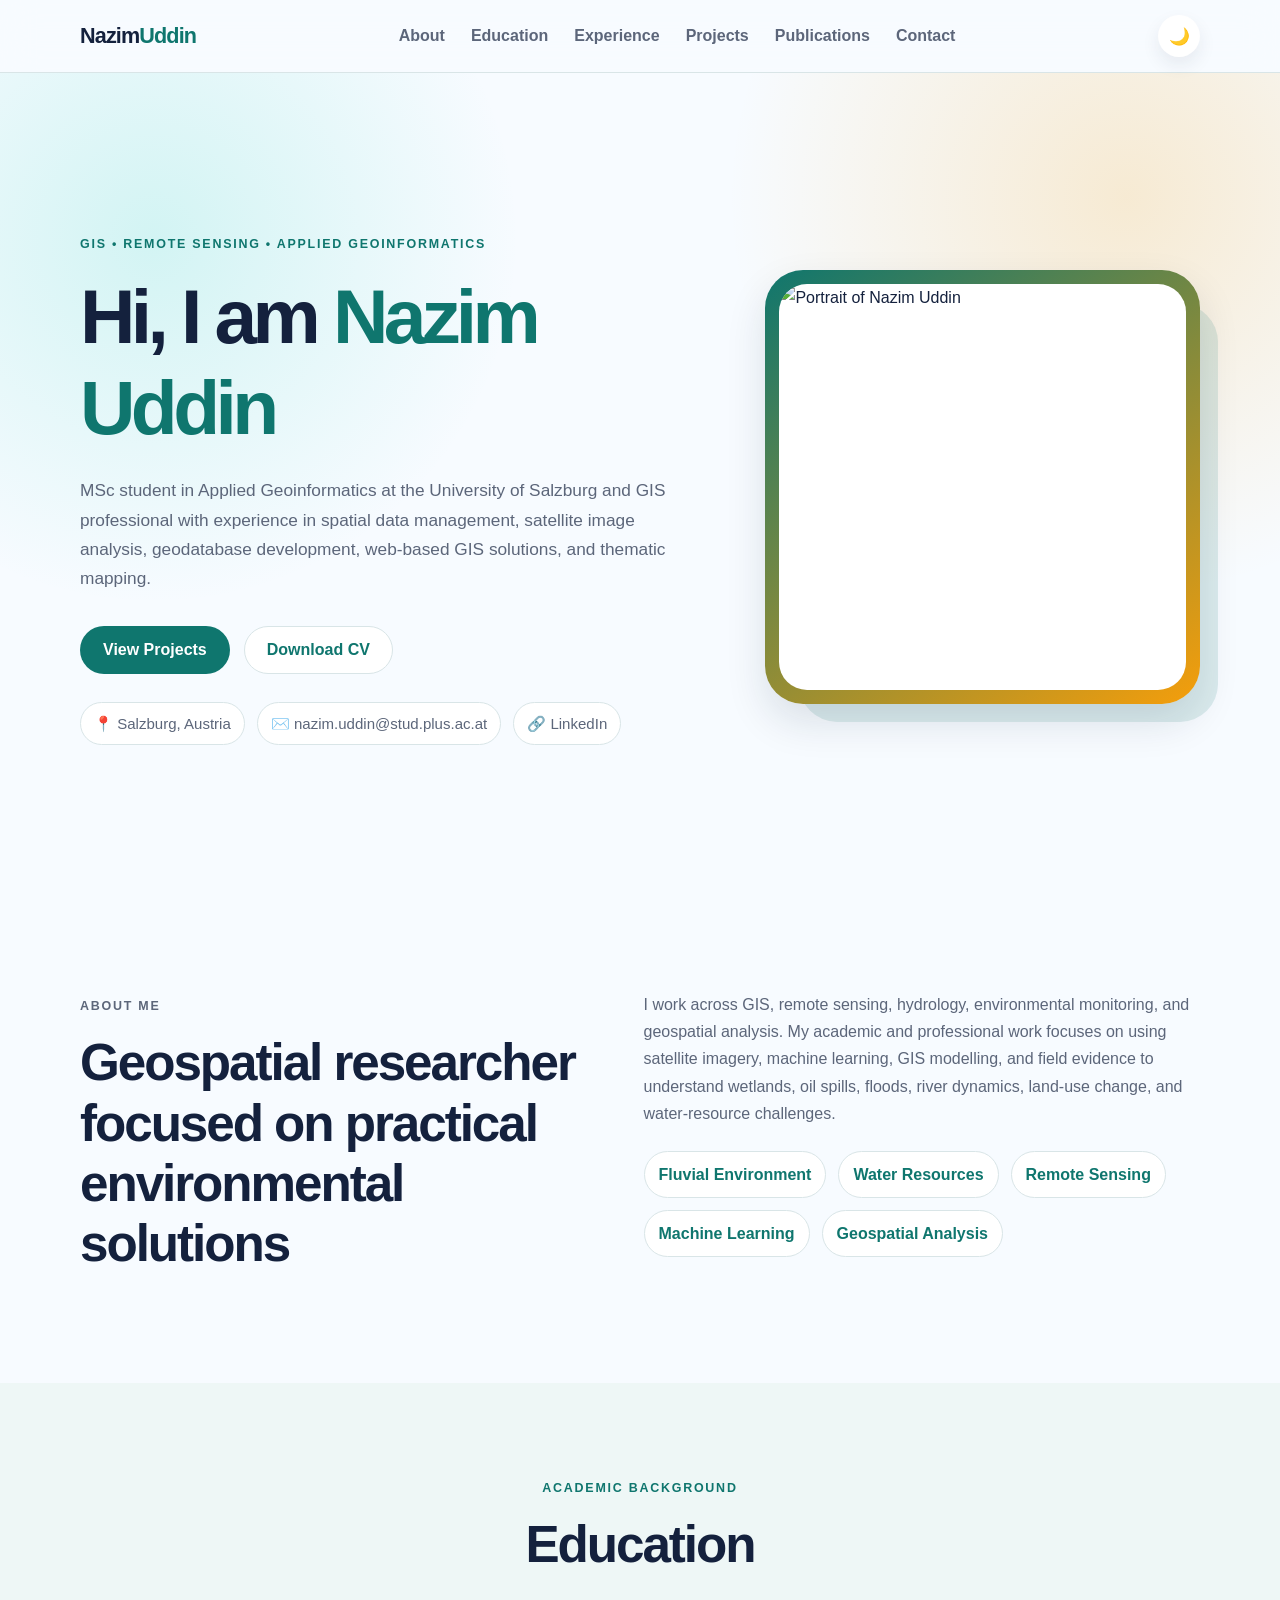
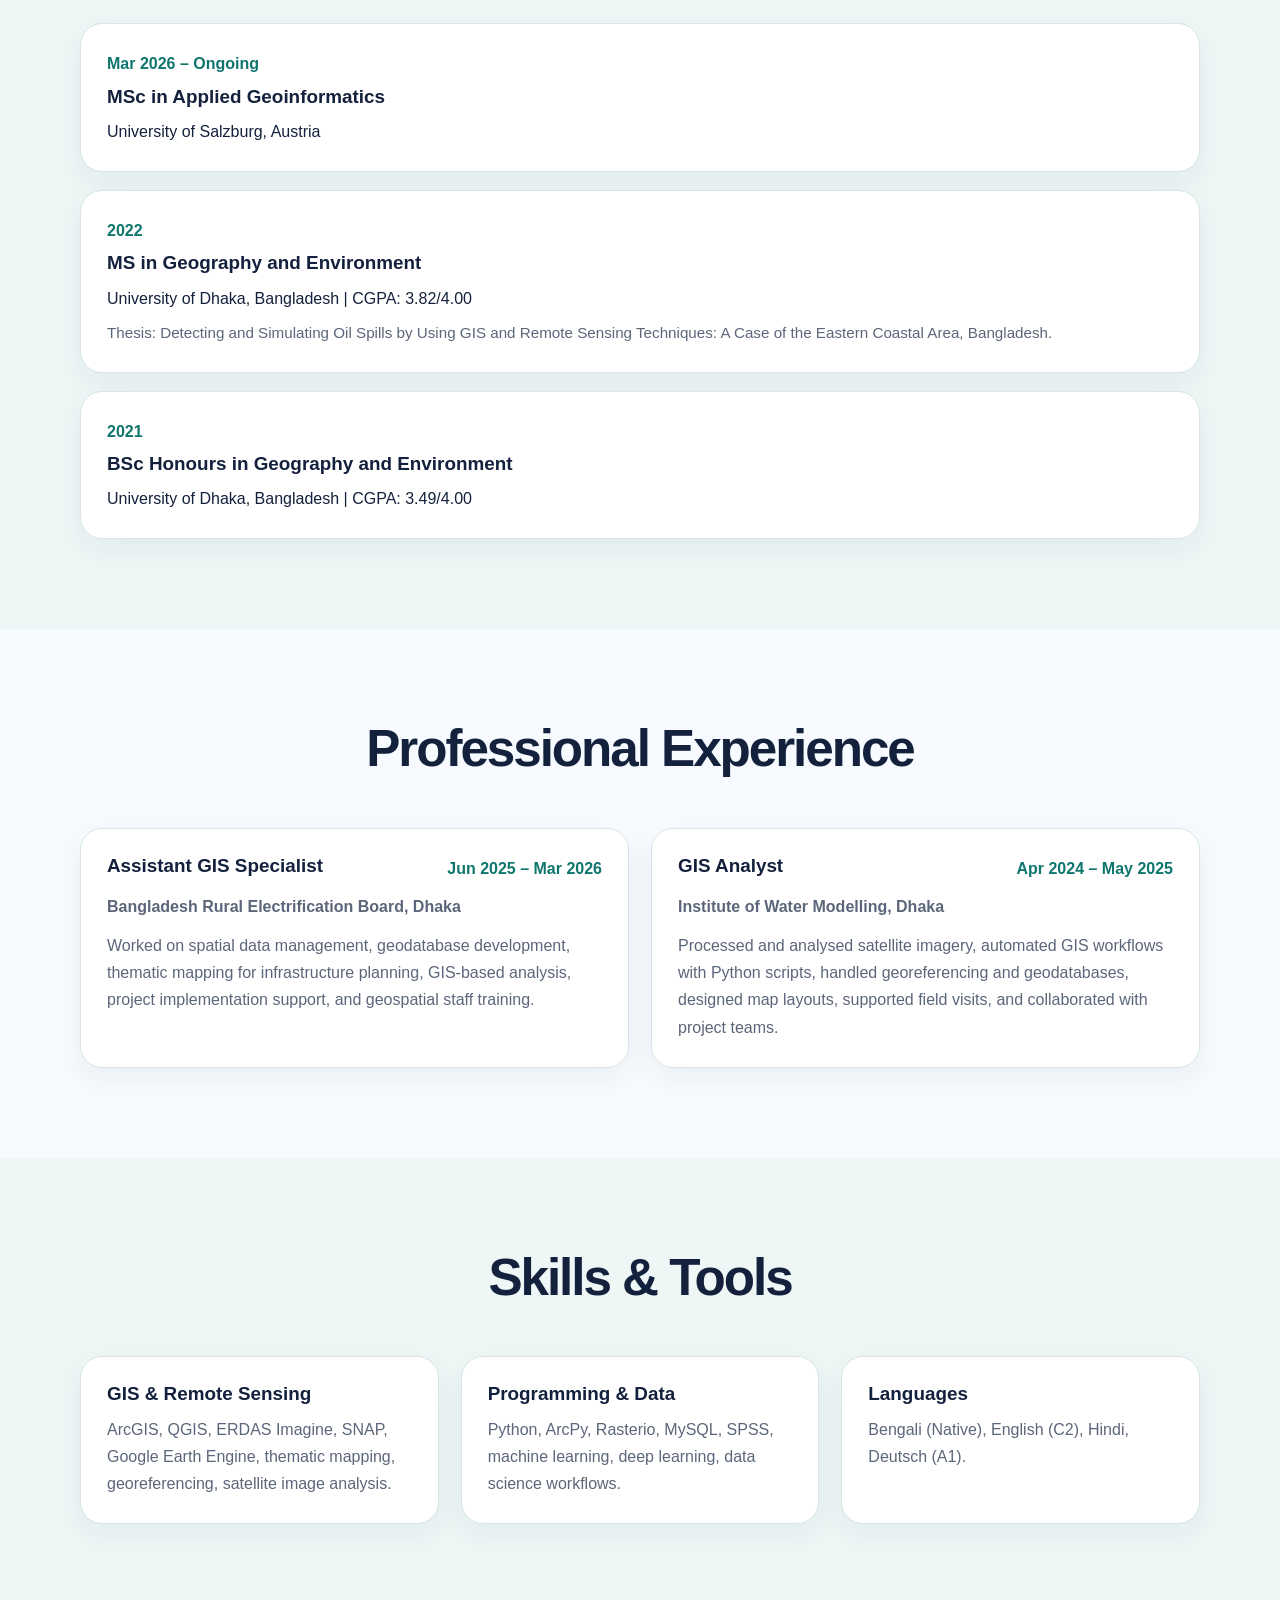
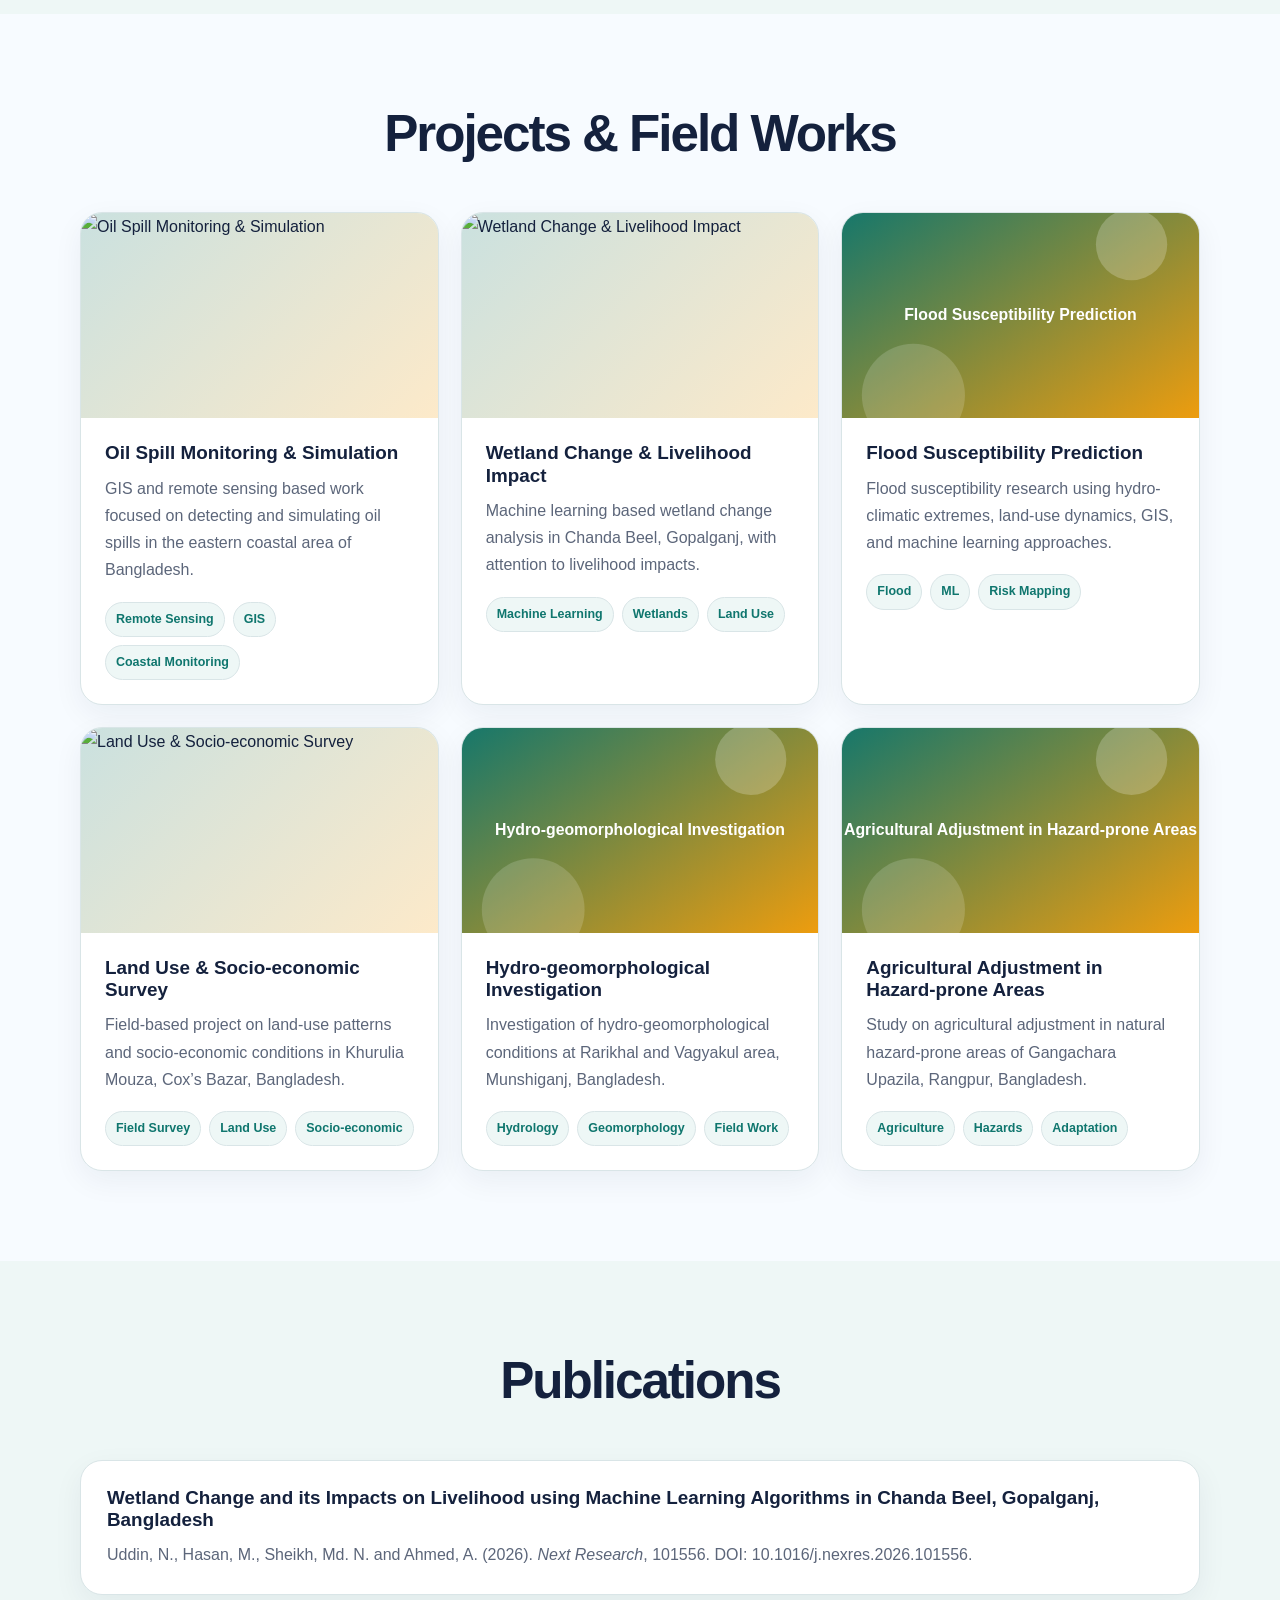
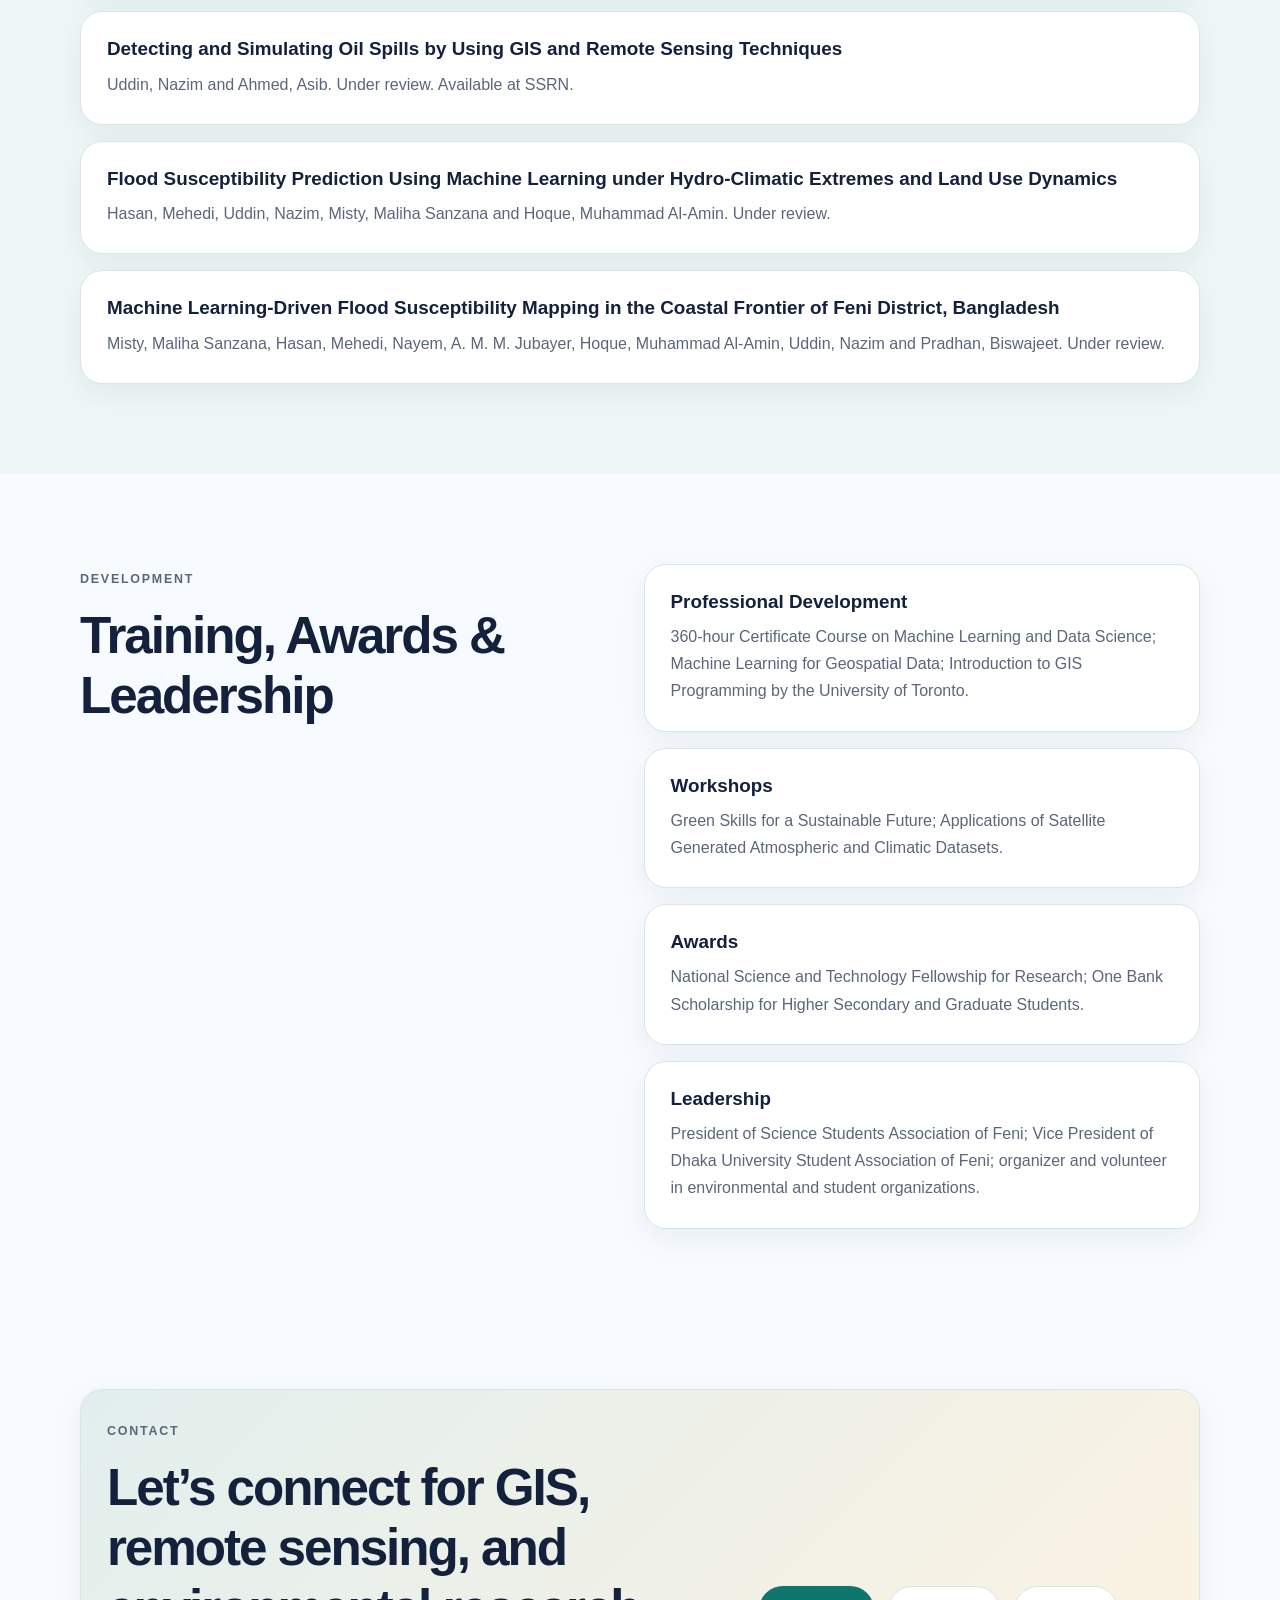
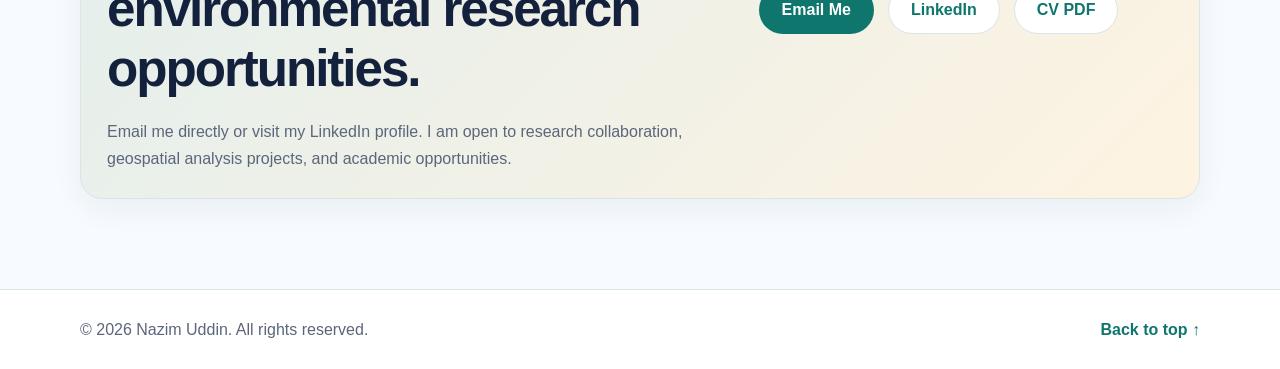
==== commit f4e08fe8: "index.html" ====
--- a/index.html
+++ b/index.html
@@ -35,7 +35,7 @@
           <p class="eyebrow">GIS • Remote Sensing • Applied Geoinformatics</p>
           <h1>Hi, I am <span>Nazim Uddin</span></h1>
           <p class="hero-text">
-            MSc student in Applied Geoinformatics at the University of Salzburg and GIS professional with experience in spatial data management, satellite image analysis, geodatabase development, Python-based GIS automation, and thematic mapping.
+            MSc student in Applied Geoinformatics at the University of Salzburg and GIS professional with experience in spatial data management, satellite image analysis, geodatabase development, web-based GIS solutions, and thematic mapping.
           </p>
           <div class="hero-actions">
             <a class="btn primary" href="#projects">View Projects</a>
@@ -63,7 +63,7 @@
         </div>
         <div class="reveal">
           <p>
-            I work across GIS, remote sensing, hydrology, environmental monitoring, and data-driven geospatial analysis. My academic and professional work focuses on using satellite imagery, machine learning, GIS modelling, and field-based evidence to understand wetlands, oil spills, floods, river dynamics, land-use change, and water-resource challenges.
+            I work across GIS, remote sensing, hydrology, environmental monitoring, and geospatial analysis. My academic and professional work focuses on using satellite imagery, machine learning, GIS modelling, and field evidence to understand wetlands, oil spills, floods, river dynamics, land-use change, and water-resource challenges.
           </p>
           <div class="interest-tags">
             <span>Fluvial Environment</span>
@@ -106,7 +106,6 @@
     <section id="experience" class="section-padding">
       <div class="container">
         <div class="section-title centered reveal">
-          <p class="eyebrow">Career</p>
           <h2>Professional Experience</h2>
         </div>
         <div class="cards two-cards reveal">
@@ -133,7 +132,6 @@
     <section id="skills" class="section-padding alt-bg">
       <div class="container">
         <div class="section-title centered reveal">
-          <p class="eyebrow">Technical Strength</p>
           <h2>Skills & Tools</h2>
         </div>
         <div class="skill-grid reveal">
@@ -147,7 +145,7 @@
           </div>
           <div class="skill-box">
             <h3>Languages</h3>
-            <p>Bengali, English, Hindi.</p>
+            <p>Bengali (Native), English (C2), Hindi, Deutsch (A1).</p>
           </div>
         </div>
       </div>
@@ -156,9 +154,7 @@
     <section id="projects" class="section-padding">
       <div class="container">
         <div class="section-title centered reveal">
-          <p class="eyebrow">Selected Work</p>
           <h2>Projects & Field Works</h2>
-          <p class="section-note">Replace the image files inside the <strong>images</strong> folder with your own project images. Keep the same file names or update them in <strong>script.js</strong>.</p>
         </div>
         <div class="project-grid reveal" id="projectGrid"></div>
       </div>
@@ -167,7 +163,6 @@
     <section id="publications" class="section-padding alt-bg">
       <div class="container">
         <div class="section-title centered reveal">
-          <p class="eyebrow">Research Output</p>
           <h2>Publications</h2>
         </div>
         <div class="publication-list reveal">
